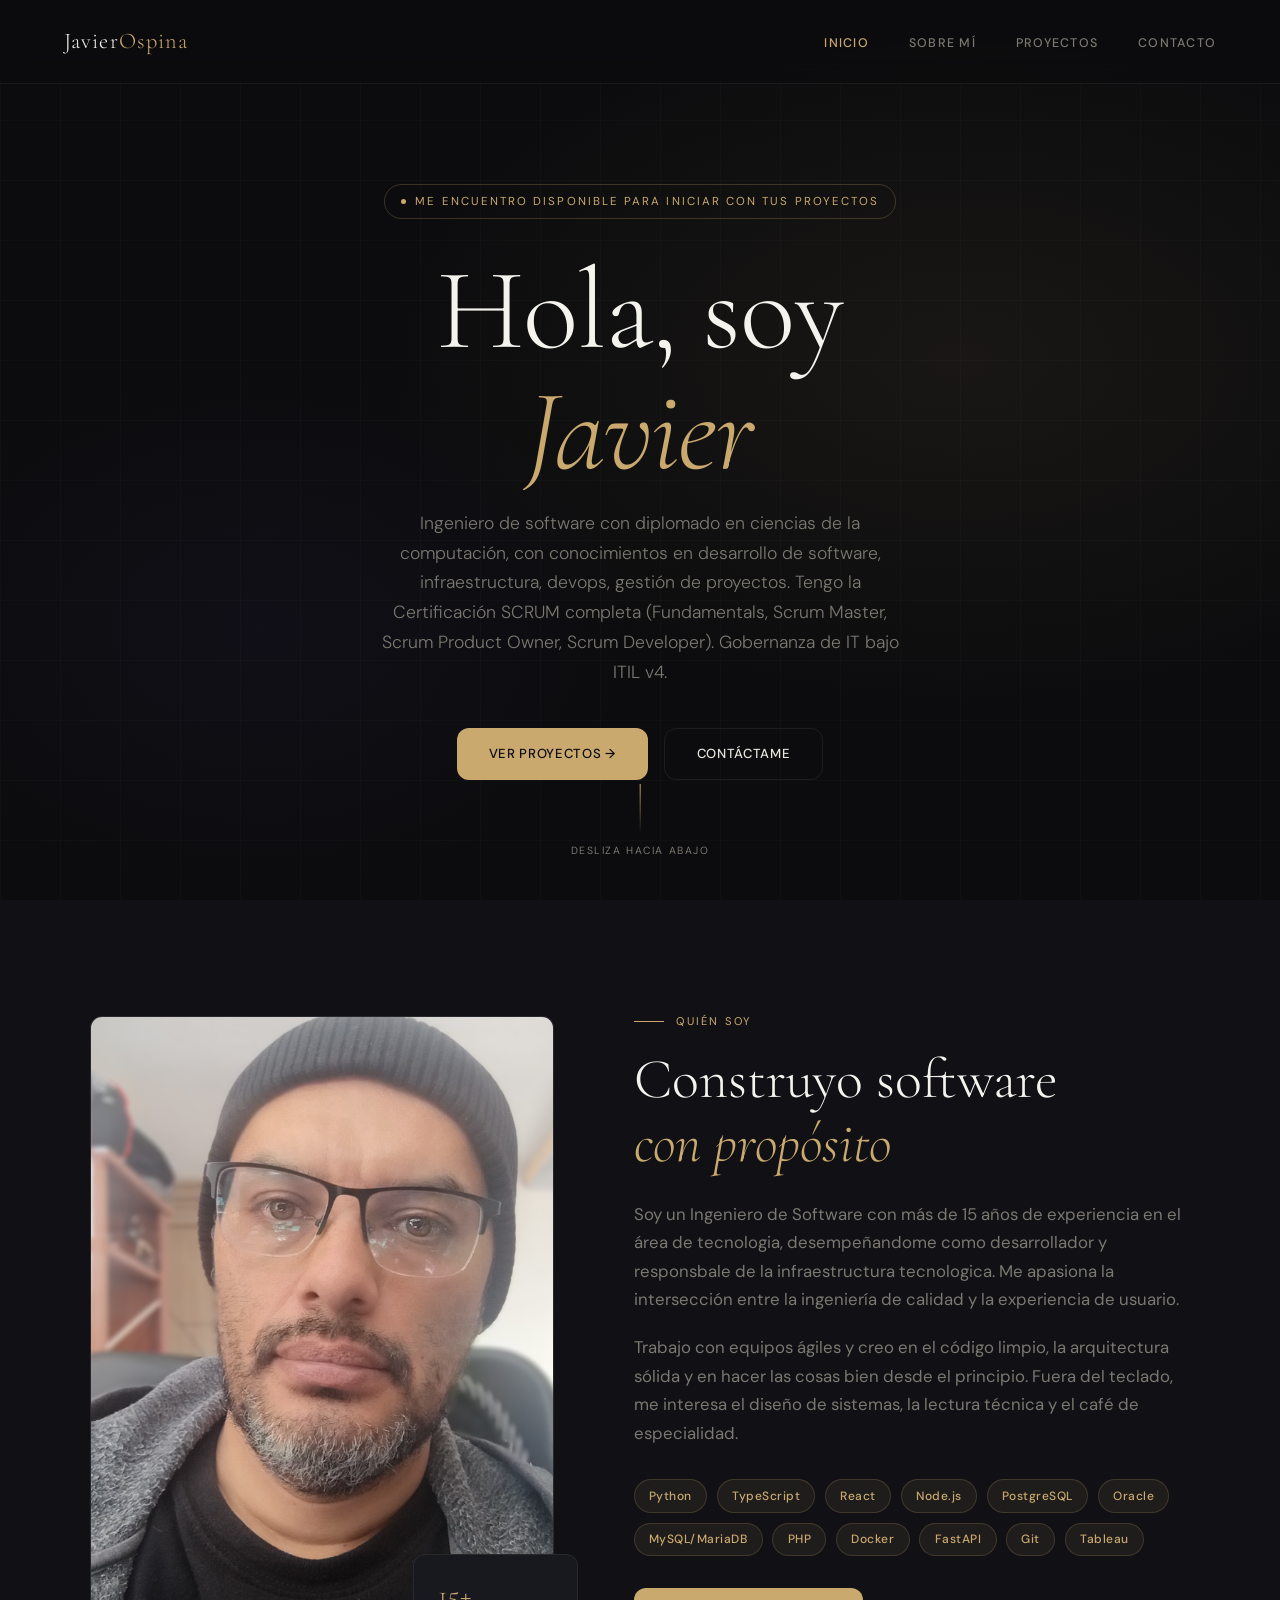
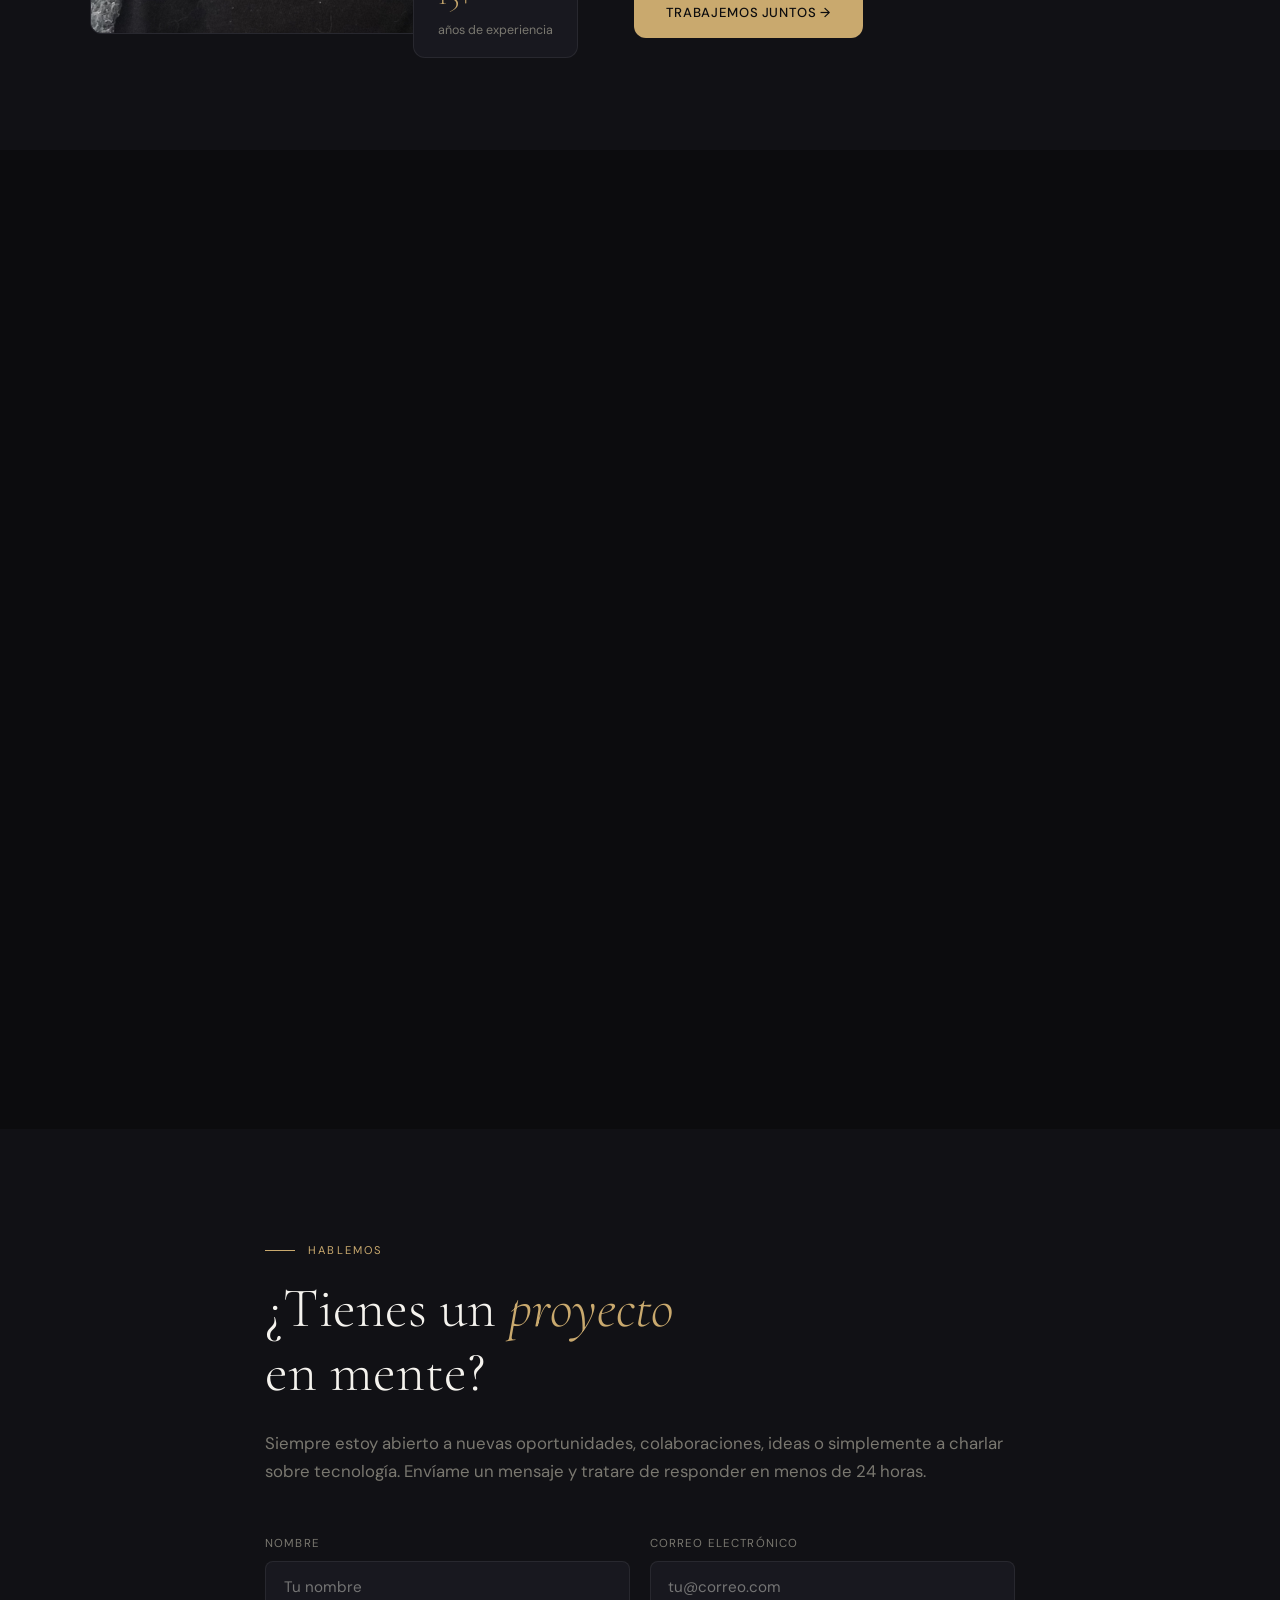
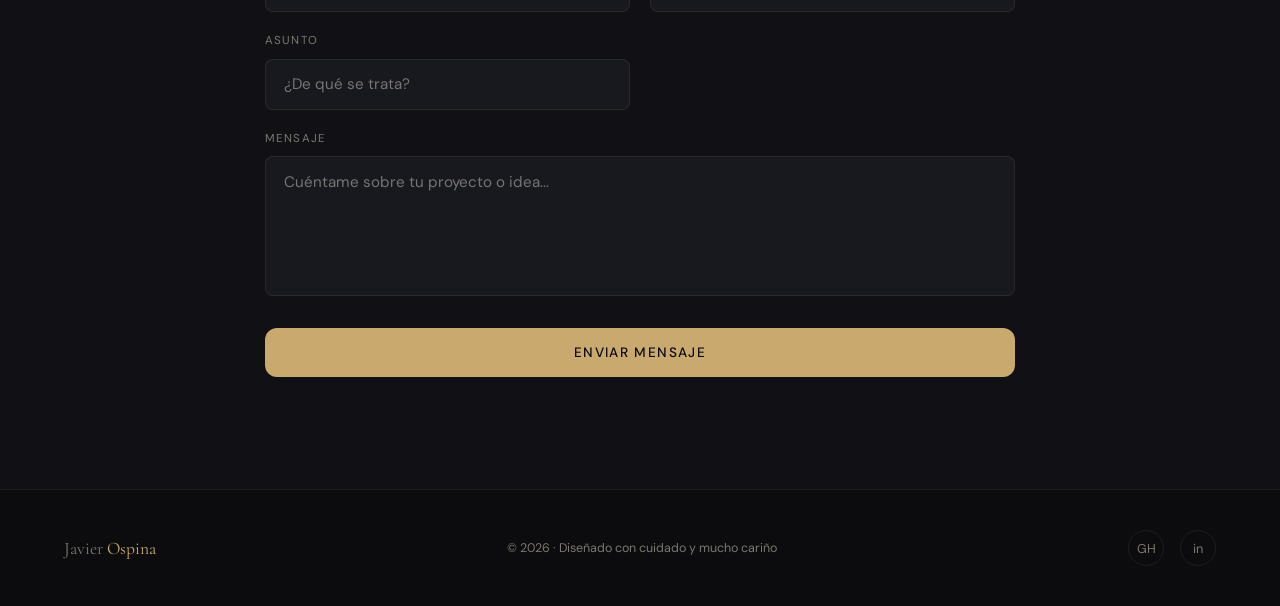
==== index.html @ b3076ac0 "Commit Inicial" ====
<!DOCTYPE html>
<html lang="es-CO">
  <head>
    <meta charset="UTF-8" />
    <meta name="viewport" content="width=device-width, initial-scale=1.0" />
    <title>Javier E. ospina M. · Ingeniero de Software</title>
    <link rel="preconnect" href="https://fonts.googleapis.com" />
    <link href="https://fonts.googleapis.com/css2?family=Cormorant+Garamond:ital,wght@0,300;0,400;0,600;1,300;1,400&family=DM+Sans:wght@300;400;500&display=swap" rel="stylesheet" />
    <link rel="stylesheet" href="css/css.css">
  </head> 
<body>
  <nav>
    <div class="nav-logo">Javier<span>Ospina</span></div>
    <ul class="nav-links">
      <li><a href="#inicio">Inicio</a></li>
      <li><a href="#sobre-mi">Sobre mí</a></li>
      <li><a href="#proyectos">Proyectos</a></li>
      <li><a href="#contacto">Contacto</a></li>
    </ul>
    <button class="nav-hamburger" id="hamburger" aria-label="Abrir menú">
      <span></span>
      <span></span>
      <span></span>
    </button>
  </nav>

  <section id="inicio">
    <div class="hero-bg"></div>
    <div class="hero-grid"></div>
    <div class="hero-content">
      <div class="hero-tag">Me encuentro disponible para iniciar con tus proyectos</div>
      <h1>Hola, soy<br><em>Javier</em></h1>
      <p class="hero-subtitle">Ingeniero de software con diplomado en ciencias de la computación, con conocimientos en desarrollo de software, infraestructura, devops, gestión de proyectos. Tengo la Certificación SCRUM completa (Fundamentals, Scrum Master, Scrum Product Owner, Scrum Developer). Gobernanza de IT bajo ITIL v4.</p>
      <div class="hero-ctas">
        <a href="#proyectos" class="btn btn-primary">Ver proyectos →</a>
        <a href="#contacto" class="btn btn-outline">Contáctame</a>
      </div>
    </div>
    <div class="hero-scroll">
      <div class="hero-scroll-line"></div>
      Desliza hacia abajo
    </div>
  </section>

  <section id="sobre-mi">
    <div class="about-grid">
      <div class="about-image-wrap reveal">
        <div class="about-avatar">
          <img src="images/foto_perfil.jpg" alt="Javier Ospina - Tu ingeniero de confianza" style="width:100%;height:100%;object-fit:cover"> 
        </div>
        <div class="about-badge">
          <strong>15+</strong>
          años de experiencia
        </div>
      </div>
      <div class="about-text">
        <div class="section-label reveal">Quién soy</div>
        <h2 class="reveal reveal-delay-1">Construyo software<br><em>con propósito</em></h2>
        <p class="reveal reveal-delay-2">
          Soy un Ingeniero de Software con más de 15 años de experiencia en el área de tecnologia, desempeñandome como desarrollador y responsbale de la infraestructura tecnologica. Me apasiona la intersección entre la ingeniería de calidad y la experiencia de usuario.
        </p>
        <p class="reveal reveal-delay-2">
          Trabajo con equipos ágiles y creo en el código limpio, la arquitectura sólida y en hacer las cosas bien desde el principio. Fuera del teclado, me interesa el diseño de sistemas, la lectura técnica y el café de especialidad.
        </p>

        <!-- ****** Tecnologias que domino ****** -->
        <div class="skills-tags reveal reveal-delay-3">
          <span class="skill-tag">Python</span>
          <span class="skill-tag">TypeScript</span>
          <span class="skill-tag">React</span>
          <span class="skill-tag">Node.js</span>
          <span class="skill-tag">PostgreSQL</span>
          <span class="skill-tag">Oracle</span>
          <span class="skill-tag">MySQL/MariaDB</span>
          <span class="skill-tag">PHP</span>
          <span class="skill-tag">Docker</span>
          <span class="skill-tag">FastAPI</span>
          <span class="skill-tag">Git</span>
          <span class="skill-tag">Tableau</span>
        </div>
        <a href="#contacto" class="btn btn-primary reveal reveal-delay-3">Trabajemos juntos →</a>
      </div>
    </div>
  </section>

  <section id="proyectos">
    <div class="projects-header">
      <div class="section-label reveal">Portafolio</div>
      <h2 class="reveal reveal-delay-1">Proyectos <em>recientes o en desarrollo</em></h2>
    </div>
    <div class="projects-grid">
      <div class="project-card reveal">
        <div class="project-num">01</div>
        <h3>Ticketin</h3>
        <p>Aplicación de ITSM básica desarrollada con python y fastAPI soportada por postgresSQL. Ofrece notificaciones por email, manejo de adjuntos a los tickets, manejo de ANS, multiples roles de usuario. Te permitira llevar una gestión clara y concisa de las incidencias y las solicitudes que se te presenten en tu empresa o pequeño negocio.</p>
        <div class="project-techs">
          <span class="project-tech">React</span>
          <span class="project-tech">Node.js</span>
          <span class="project-tech">PostgreSQL</span>
          <span class="project-tech">Python</span>
          <span class="project-tech">fastAPI</span>
        </div>
        <a href="#" class="project-link">Ver proyecto →</a>
      </div>

      <div class="project-card reveal reveal-delay-1">
        <div class="project-num">02</div>
        <h3>TEXTMANVidz</h3>
        <p>Una aplicación simple de reproducción multimedia hecha usando tKinter y Python, con conversion entre varios formatos de video. Incluye un modulo para la descarga de tus videos desde youtube o solo el audio en mp3 si lo prefieres..</p>
        <div class="project-techs">
          <span class="project-tech">Python</span>
          <span class="project-tech">tKinter</span>
        </div>
        <a href="#" class="project-link">Ver proyecto →</a>
      </div>

      <div class="project-card reveal reveal-delay-2">
        <div class="project-num">03</div>
        <h3>MyOwnMoney</h3>
        <p>Aplicación movil para android (proximamente disponible tambien para IOS) que te permitira llevar un registro detallado de tus finanzas mensuales. Sabras cuanto dinero te llega y cuanto gastas, discriminando por alimentación, entretenimiento, pago de servicios publicos, tarjetas de credito y mucho más generandote informes por periodos de tiempo, categorias de gastos o consumos individuales o totalizados por el grupo familiar.</p>
        <div class="project-techs">
          <span class="project-tech">Flutter/Dart</span>
          <span class="project-tech">Supabase</span>
          <span class="project-tech">MixPanel / Firebase Analytics</span>
        </div>
        <a href="#" class="project-link">Ver proyecto →</a>
      </div>

    </div>
  </section>

  <section id="contacto">
    <div class="contact-wrap">
      <div class="section-label reveal">Hablemos</div>
      <h2 class="reveal reveal-delay-1">¿Tienes un <em>proyecto</em><br>en mente?</h2>
      <p class="contact-intro reveal reveal-delay-2">
        Siempre estoy abierto a nuevas oportunidades, colaboraciones, ideas o simplemente a charlar sobre tecnología. Envíame un mensaje y tratare de responder en menos de 24 horas.
      </p>

      <form id="contact-form" class="reveal reveal-delay-2">
        <div class="form-grid">
          <div class="form-group">
            <label for="name">Nombre</label>
            <input type="text" id="name" name="name" placeholder="Tu nombre" required />
          </div>
          <div class="form-group">
            <label for="email">Correo electrónico</label>
            <input type="email" id="email" name="email" placeholder="tu@correo.com" required />
          </div>
          <div class="form-group">
            <label for="subject">Asunto</label>
            <input type="text" id="subject" name="subject" placeholder="¿De qué se trata?" />
          </div>
        <!--
          <div class="form-group">
            <label for="budget">Presupuesto estimado</label>
            <input type="text" id="budget" name="budget" placeholder="Ej: $5,000,000 – $10,000,000" />
          </div>
        -->
          <div class="form-group full">
            <label for="message">Mensaje</label>
            <textarea id="message" name="message" placeholder="Cuéntame sobre tu proyecto o idea..." required></textarea>
          </div>
          <div class="form-group full form-submit">
            <button type="submit" class="btn-submit" id="submit-btn">Enviar mensaje</button>
          </div>
        </div>
        <div class="form-message" id="form-msg"></div>
      </form>
    </div>
  </section>

  <footer>
    <div class="footer-logo">Javier<span> Ospina</span></div>
    <div class="footer-copy">© 2026 · Diseñado con cuidado y mucho cariño</div>
    <div class="social-links">
      <a href="#" class="social-link" title="GitHub">GH</a>
      <a href="http://www.linkedin.com/in/javier-o-bb9b3934" class="social-link" title="LinkedIn">in</a>
      <!-- <a href="#" class="social-link" title="Twitter/X">𝕏</a> -->
    </div>
  </footer>
  <script src="js/scripts.js"></script>
</body>
</html>
---- css/css.css ----
*, *::before, *::after { box-sizing: border-box; margin: 0; padding: 0; }

:root {
  --bg:        #0c0c0e;
  --bg2:       #111115;
  --surface:   #18181f;
  --border:    rgba(255,255,255,0.07);
  --text:      #e8e6df;
  --muted:     #7a7870;
  --accent:    #c9a96e;
  --accent2:   #e8c98a;
  --white:     #f5f3ee;
  --serif:     'Cormorant Garamond', Georgia, serif;
  --sans:      'DM Sans', sans-serif;
  --radius:    12px;
  --transition: 0.35s cubic-bezier(.4,0,.2,1);
}

html { scroll-behavior: smooth; }

body {
  background: var(--bg);
  color: var(--text);
  font-family: var(--sans);
  font-size: 16px;
  line-height: 1.7;
  overflow-x: hidden;
}

/* ── Scrollbar ── */
::-webkit-scrollbar { width: 4px; }
::-webkit-scrollbar-track { background: var(--bg); }
::-webkit-scrollbar-thumb { background: var(--accent); border-radius: 2px; }

/* ── NAV ── */
nav {
  position: fixed; top: 0; left: 0; right: 0; z-index: 100;
  display: flex; align-items: center; justify-content: space-between;
  padding: 1.4rem 4rem;
  backdrop-filter: blur(14px);
  background: rgba(12,12,14,0.7);
  border-bottom: 1px solid var(--border);
  transition: var(--transition);
}
.nav-logo {
  font-family: var(--serif);
  font-size: 1.4rem; font-weight: 300; letter-spacing: 0.05em;
  color: var(--white);
}
.nav-logo span { color: var(--accent); }
.nav-links { display: flex; gap: 2.5rem; list-style: none; }
.nav-links a {
  font-size: 0.78rem; font-weight: 500; letter-spacing: 0.1em;
  text-transform: uppercase; color: var(--muted);
  text-decoration: none; transition: color var(--transition);
  position: relative;
}
.nav-links a::after {
  content:''; position: absolute; bottom:-3px; left:0; right:0; height:1px;
  background: var(--accent); transform: scaleX(0); transform-origin: left;
  transition: transform var(--transition);
}
.nav-links a:hover { color: var(--accent); }
.nav-links a:hover::after { transform: scaleX(1); }

/* ── HERO ── */
#inicio {
  min-height: 100vh;
  display: grid; place-items: center;
  padding: 8rem 4rem 4rem;
  position: relative; overflow: hidden;
}
.hero-bg {
  position: absolute; inset: 0; z-index: 0;
  background:
    radial-gradient(ellipse 70% 60% at 75% 40%, rgba(201,169,110,0.07) 0%, transparent 65%),
    radial-gradient(ellipse 50% 50% at 20% 70%, rgba(100,80,200,0.05) 0%, transparent 60%);
}
.hero-grid {
  position: absolute; inset: 0; z-index: 0;
  background-image:
    linear-gradient(rgba(255,255,255,0.015) 1px, transparent 1px),
    linear-gradient(90deg, rgba(255,255,255,0.015) 1px, transparent 1px);
  background-size: 60px 60px;
}
.hero-content {
  position: relative; z-index: 1;
  max-width: 900px; text-align: center;
}
.hero-tag {
  display: inline-flex; align-items: center; gap: 0.6rem;
  font-size: 0.72rem; letter-spacing: 0.18em; text-transform: uppercase;
  color: var(--accent); margin-bottom: 2rem;
  border: 1px solid rgba(201,169,110,0.25);
  padding: 0.4rem 1rem; border-radius: 100px;
}
.hero-tag::before { content:''; width:5px; height:5px; border-radius:50%; background:var(--accent); animation: blink 2s infinite; }
@keyframes blink { 0%,100%{opacity:1} 50%{opacity:0.2} }

h1 {
  font-family: var(--serif);
  font-size: clamp(3.5rem, 9vw, 7.5rem);
  font-weight: 300; line-height: 1.05;
  color: var(--white); letter-spacing: -0.01em;
  margin-bottom: 1rem;
}
h1 em { font-style: italic; color: var(--accent); }

.hero-subtitle {
  font-size: 1.1rem; color: var(--muted); font-weight: 300;
  max-width: 520px; margin: 0 auto 2.5rem;
}
.hero-ctas { display: flex; gap: 1rem; justify-content: center; flex-wrap: wrap; }

.btn {
  display: inline-flex; align-items: center; gap: 0.5rem;
  padding: 0.85rem 2rem; border-radius: var(--radius);
  font-family: var(--sans); font-size: 0.82rem;
  font-weight: 500; letter-spacing: 0.05em; text-transform: uppercase;
  text-decoration: none; cursor: pointer;
  transition: all var(--transition); border: none;
}
.btn-primary {
  background: var(--accent); color: var(--bg);
}
.btn-primary:hover { background: var(--accent2); transform: translateY(-2px); box-shadow: 0 12px 30px rgba(201,169,110,0.3); }
.btn-outline {
  background: transparent; color: var(--text);
  border: 1px solid var(--border);
}
.btn-outline:hover { border-color: var(--accent); color: var(--accent); transform: translateY(-2px); }

.hero-scroll {
  position: absolute; bottom: 2.5rem; left: 50%; transform: translateX(-50%);
  display: flex; flex-direction: column; align-items: center; gap: 0.5rem;
  font-size: 0.65rem; letter-spacing: 0.15em; text-transform: uppercase;
  color: var(--muted);
}
.hero-scroll-line {
  width: 1px; height: 50px;
  background: linear-gradient(to bottom, var(--accent), transparent);
  animation: scrollDown 1.8s ease-in-out infinite;
}
@keyframes scrollDown { 0%{transform:scaleY(0);transform-origin:top} 50%{transform:scaleY(1);transform-origin:top} 51%{transform:scaleY(1);transform-origin:bottom} 100%{transform:scaleY(0);transform-origin:bottom} }

/* ── SECTIONS COMMON ── */
section { padding: 7rem 4rem; }
.section-label {
  font-size: 0.7rem; letter-spacing: 0.2em; text-transform: uppercase;
  color: var(--accent); margin-bottom: 1rem;
  display: flex; align-items: center; gap: 0.8rem;
}
.section-label::before { content:''; flex: 0 0 30px; height:1px; background:var(--accent); }
h2 {
  font-family: var(--serif); font-size: clamp(2.2rem, 5vw, 3.5rem);
  font-weight: 300; color: var(--white); line-height: 1.15;
  margin-bottom: 1.5rem;
}
h2 em { font-style: italic; color: var(--accent); }

/* ── ABOUT ── */
#sobre-mi { background: var(--bg2); }
.about-grid {
  display: grid; grid-template-columns: 1fr 1.2fr; gap: 5rem;
  max-width: 1100px; margin: 0 auto; align-items: center;
}
.about-image-wrap {
  position: relative;
}
.about-avatar {
  width: 100%; aspect-ratio: 3/4; border-radius: var(--radius);
  background: var(--surface);
  display: flex; align-items: center; justify-content: center;
  overflow: hidden;
  border: 1px solid var(--border);
}
.avatar-placeholder {
  font-family: var(--serif); font-size: 6rem; color: var(--accent);
  opacity: 0.4; user-select: none;
}
.about-badge {
  position: absolute; bottom: -1.5rem; right: -1.5rem;
  background: var(--surface); border: 1px solid var(--border);
  border-radius: var(--radius); padding: 1rem 1.5rem;
  font-size: 0.78rem; color: var(--muted);
}
.about-badge strong { display: block; font-family: var(--serif); font-size: 1.8rem; color: var(--accent); font-weight: 300; }

.about-text p { color: var(--muted); margin-bottom: 1.2rem; font-size: 1.05rem; }
.about-text p:last-of-type { margin-bottom: 2rem; }
.skills-tags { display: flex; flex-wrap: wrap; gap: 0.6rem; margin-bottom: 2rem; }
.skill-tag {
  padding: 0.35rem 0.9rem; border-radius: 100px;
  font-size: 0.75rem; font-weight: 500; letter-spacing: 0.04em;
  background: rgba(201,169,110,0.08); color: var(--accent);
  border: 1px solid rgba(201,169,110,0.2);
}

/* ── PROYECTOS ── */
#proyectos { background: var(--bg); }
.projects-header { max-width: 1100px; margin: 0 auto 3.5rem; }
.projects-grid {
  max-width: 1100px; margin: 0 auto;
  display: grid; grid-template-columns: repeat(auto-fill, minmax(320px, 1fr)); gap: 1.5rem;
}
.project-card {
  background: var(--surface);
  border: 1px solid var(--border); border-radius: var(--radius);
  padding: 2rem; position: relative; overflow: hidden;
  transition: border-color var(--transition), transform var(--transition);
  cursor: default;
}
.project-card::before {
  content:''; position:absolute; inset:0;
  background: radial-gradient(ellipse at top right, rgba(201,169,110,0.06), transparent 60%);
  opacity:0; transition: opacity var(--transition);
}
.project-card:hover { border-color: rgba(201,169,110,0.3); transform: translateY(-4px); }
.project-card:hover::before { opacity:1; }
.project-num {
  font-family: var(--serif); font-size: 0.9rem; color: var(--accent);
  opacity: 0.5; margin-bottom: 1.5rem;
}
.project-card h3 {
  font-family: var(--serif); font-size: 1.5rem; font-weight: 400;
  color: var(--white); margin-bottom: 0.8rem;
}
.project-card p { font-size: 0.9rem; color: var(--muted); margin-bottom: 1.5rem; }
.project-techs { display: flex; flex-wrap: wrap; gap: 0.5rem; margin-bottom: 1.5rem; }
.project-tech {
  font-size: 0.7rem; padding: 0.2rem 0.7rem; border-radius: 100px;
  background: rgba(255,255,255,0.04); color: var(--muted);
  border: 1px solid var(--border);
}
.project-link {
  font-size: 0.75rem; letter-spacing: 0.1em; text-transform: uppercase;
  color: var(--accent); text-decoration: none;
  display: inline-flex; align-items: center; gap: 0.4rem;
  transition: gap var(--transition);
}
.project-link:hover { gap: 0.7rem; }

/* ── CONTACTO ── */
#contacto { background: var(--bg2); }
.contact-wrap {
  max-width: 750px; margin: 0 auto;
}
.contact-intro { color: var(--muted); margin-bottom: 3rem; font-size: 1.05rem; }

.form-grid { display: grid; grid-template-columns: 1fr 1fr; gap: 1.2rem; }
.form-group { display: flex; flex-direction: column; gap: 0.5rem; }
.form-group.full { grid-column: 1 / -1; }
label { font-size: 0.72rem; letter-spacing: 0.1em; text-transform: uppercase; color: var(--muted); }
input, textarea, select {
  background: var(--surface); border: 1px solid var(--border);
  border-radius: 8px; padding: 0.9rem 1.1rem;
  color: var(--text); font-family: var(--sans); font-size: 0.95rem;
  outline: none; transition: border-color var(--transition), box-shadow var(--transition);
  resize: none;
}
input:focus, textarea:focus {
  border-color: rgba(201,169,110,0.5);
  box-shadow: 0 0 0 3px rgba(201,169,110,0.08);
}
textarea { min-height: 140px; }
.form-submit { margin-top: 0.8rem; }
.btn-submit {
  width: 100%; padding: 1rem; font-size: 0.85rem; letter-spacing: 0.1em;
  text-transform: uppercase; background: var(--accent); color: var(--bg);
  border: none; border-radius: var(--radius); font-weight: 500;
  cursor: pointer; transition: all var(--transition); font-family: var(--sans);
}
.btn-submit:hover { background: var(--accent2); transform: translateY(-2px); box-shadow: 0 10px 30px rgba(201,169,110,0.25); }
.btn-submit:disabled { opacity: 0.5; cursor: not-allowed; transform: none; }
.form-message {
  margin-top: 1rem; padding: 1rem 1.2rem;
  border-radius: 8px; font-size: 0.9rem; display: none;
}
.form-message.success { background: rgba(100,200,120,0.1); border: 1px solid rgba(100,200,120,0.3); color: #7de89a; }
.form-message.error   { background: rgba(220,80,80,0.1);  border: 1px solid rgba(220,80,80,0.3);  color: #f08080; }

/* ── FOOTER ── */
footer {
  padding: 2.5rem 4rem;
  border-top: 1px solid var(--border);
  display: flex; align-items: center; justify-content: space-between; flex-wrap: wrap; gap: 1rem;
}
.footer-logo { font-family: var(--serif); font-size: 1.1rem; color: var(--muted); }
.footer-logo span { color: var(--accent); }
.footer-copy { font-size: 0.78rem; color: var(--muted); }
.social-links { display: flex; gap: 1rem; }
.social-link {
  width: 36px; height: 36px; border-radius: 50%;
  border: 1px solid var(--border); display: grid; place-items: center;
  color: var(--muted); text-decoration: none; font-size: 0.8rem;
  transition: all var(--transition);
}
.social-link:hover { border-color: var(--accent); color: var(--accent); transform: translateY(-2px); }

/* ── ANIMACIONES ── */
.reveal { opacity: 0; transform: translateY(28px); transition: opacity 0.6s ease, transform 0.6s ease; }
.reveal.visible { opacity: 1; transform: none; }
.reveal-delay-1 { transition-delay: 0.1s; }
.reveal-delay-2 { transition-delay: 0.2s; }
.reveal-delay-3 { transition-delay: 0.3s; }

/* ── DISEÑO RESPONSIVO ── */
@media (max-width: 768px) {
  nav { padding: 1.2rem 1.5rem; }
  .nav-links { gap: 1.5rem; }
  section { padding: 5rem 1.5rem; }
  #inicio { padding: 8rem 1.5rem 5rem; }
  .about-grid { grid-template-columns: 1fr; gap: 3rem; }
  .about-badge { right: 1rem; }
  .form-grid { grid-template-columns: 1fr; }
  footer { flex-direction: column; align-items: flex-start; padding: 2rem 1.5rem; }
}
@media (max-width: 480px) {
  .nav-links { display: none; }
}

/* ── HAMBURGUESA ── */
.nav-hamburger {
  display: none;
  flex-direction: column;
  justify-content: center;
  gap: 5px;
  background: none;
  border: none;
  cursor: pointer;
  padding: 0.4rem;
  z-index: 200;
}
.nav-hamburger span {
  display: block;
  width: 24px;
  height: 1.5px;
  background: var(--text);
  border-radius: 2px;
  transition: all var(--transition);
}

/* Animación al abrir */
.nav-hamburger.open span:nth-child(1) { transform: translateY(6.5px) rotate(45deg); }
.nav-hamburger.open span:nth-child(2) { opacity: 0; transform: scaleX(0); }
.nav-hamburger.open span:nth-child(3) { transform: translateY(-6.5px) rotate(-45deg); }

@media (max-width: 480px) {
  .nav-hamburger { display: flex; }

  .nav-links {
    display: flex;
    flex-direction: column;
    align-items: center;
    justify-content: center;
    gap: 2rem;
    position: fixed;
    inset: 0;
    background: rgba(12,12,14,0.97);
    backdrop-filter: blur(16px);
    opacity: 0;
    pointer-events: none;
    transition: opacity var(--transition);
    z-index: 150;
  }
  .nav-links.open {
    opacity: 1;
    pointer-events: all;
  }
  .nav-links a {
    font-size: 1.1rem;
    letter-spacing: 0.15em;
  }
}
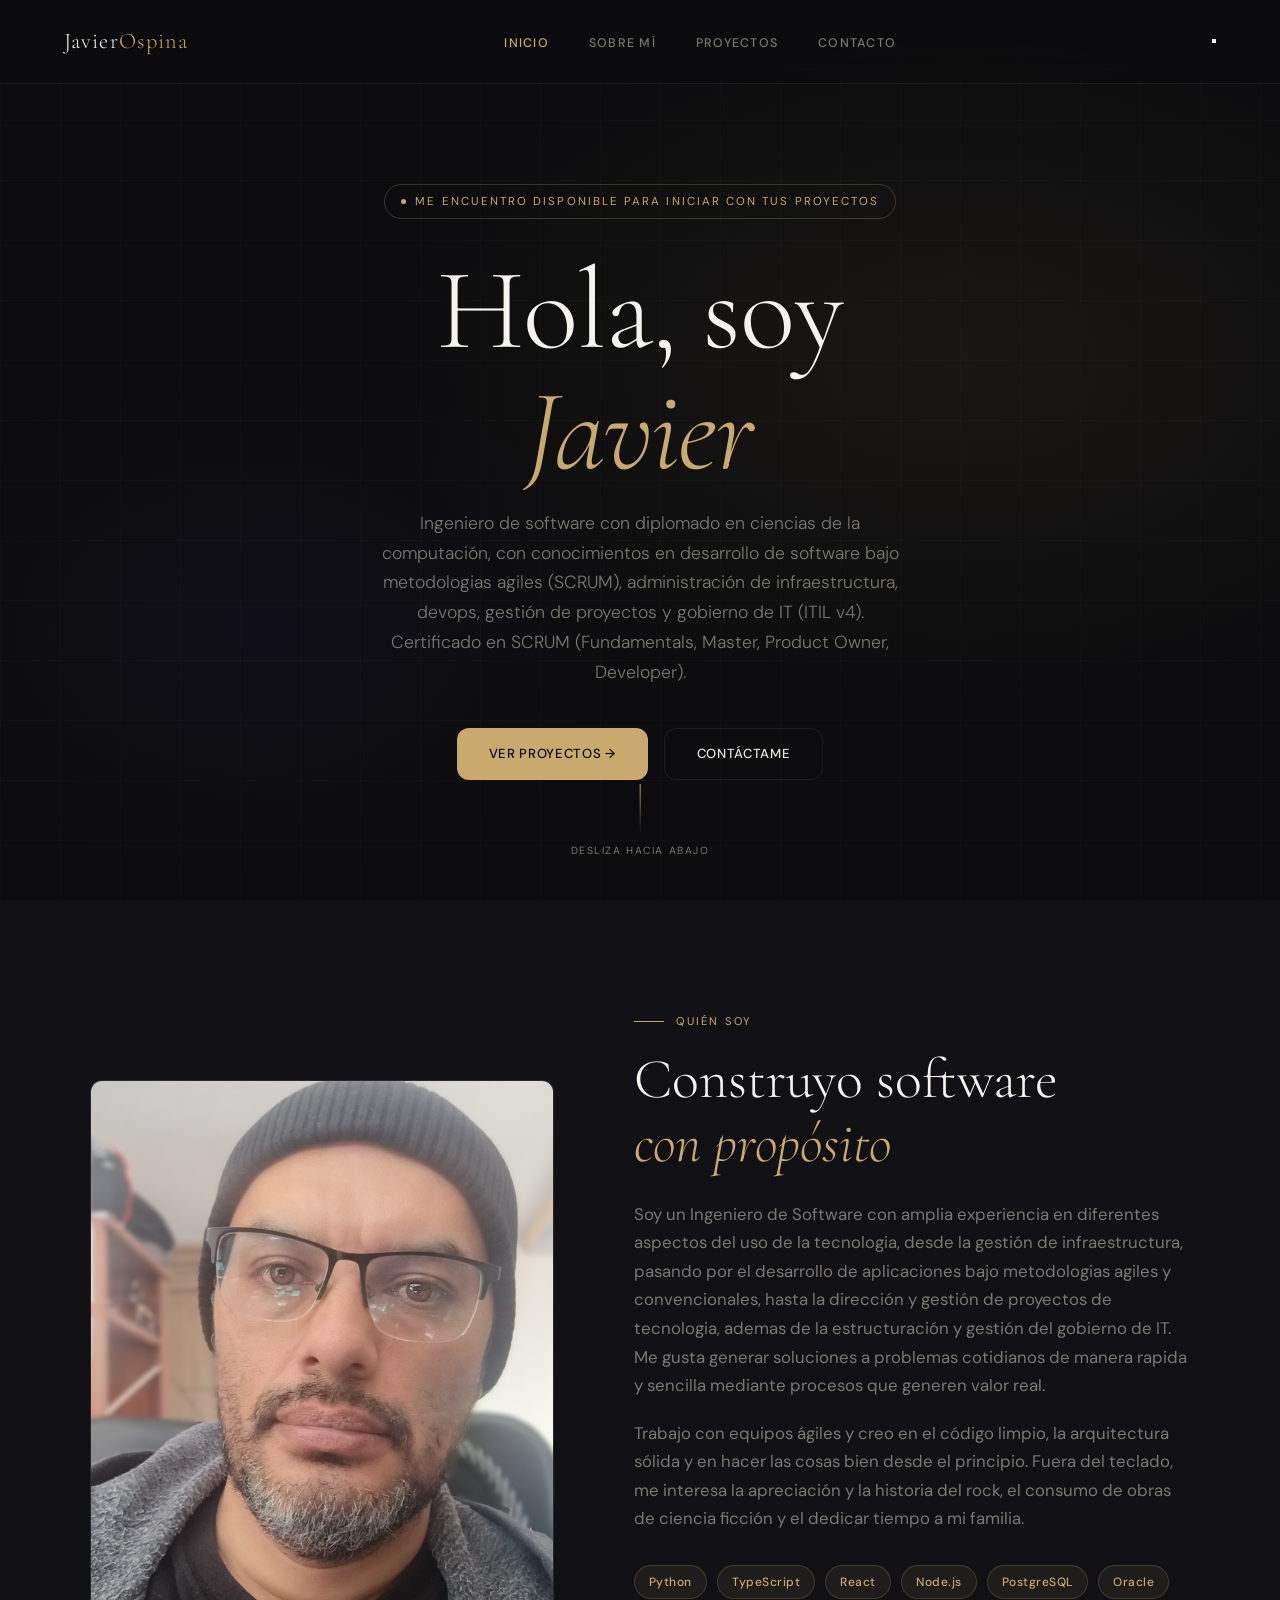
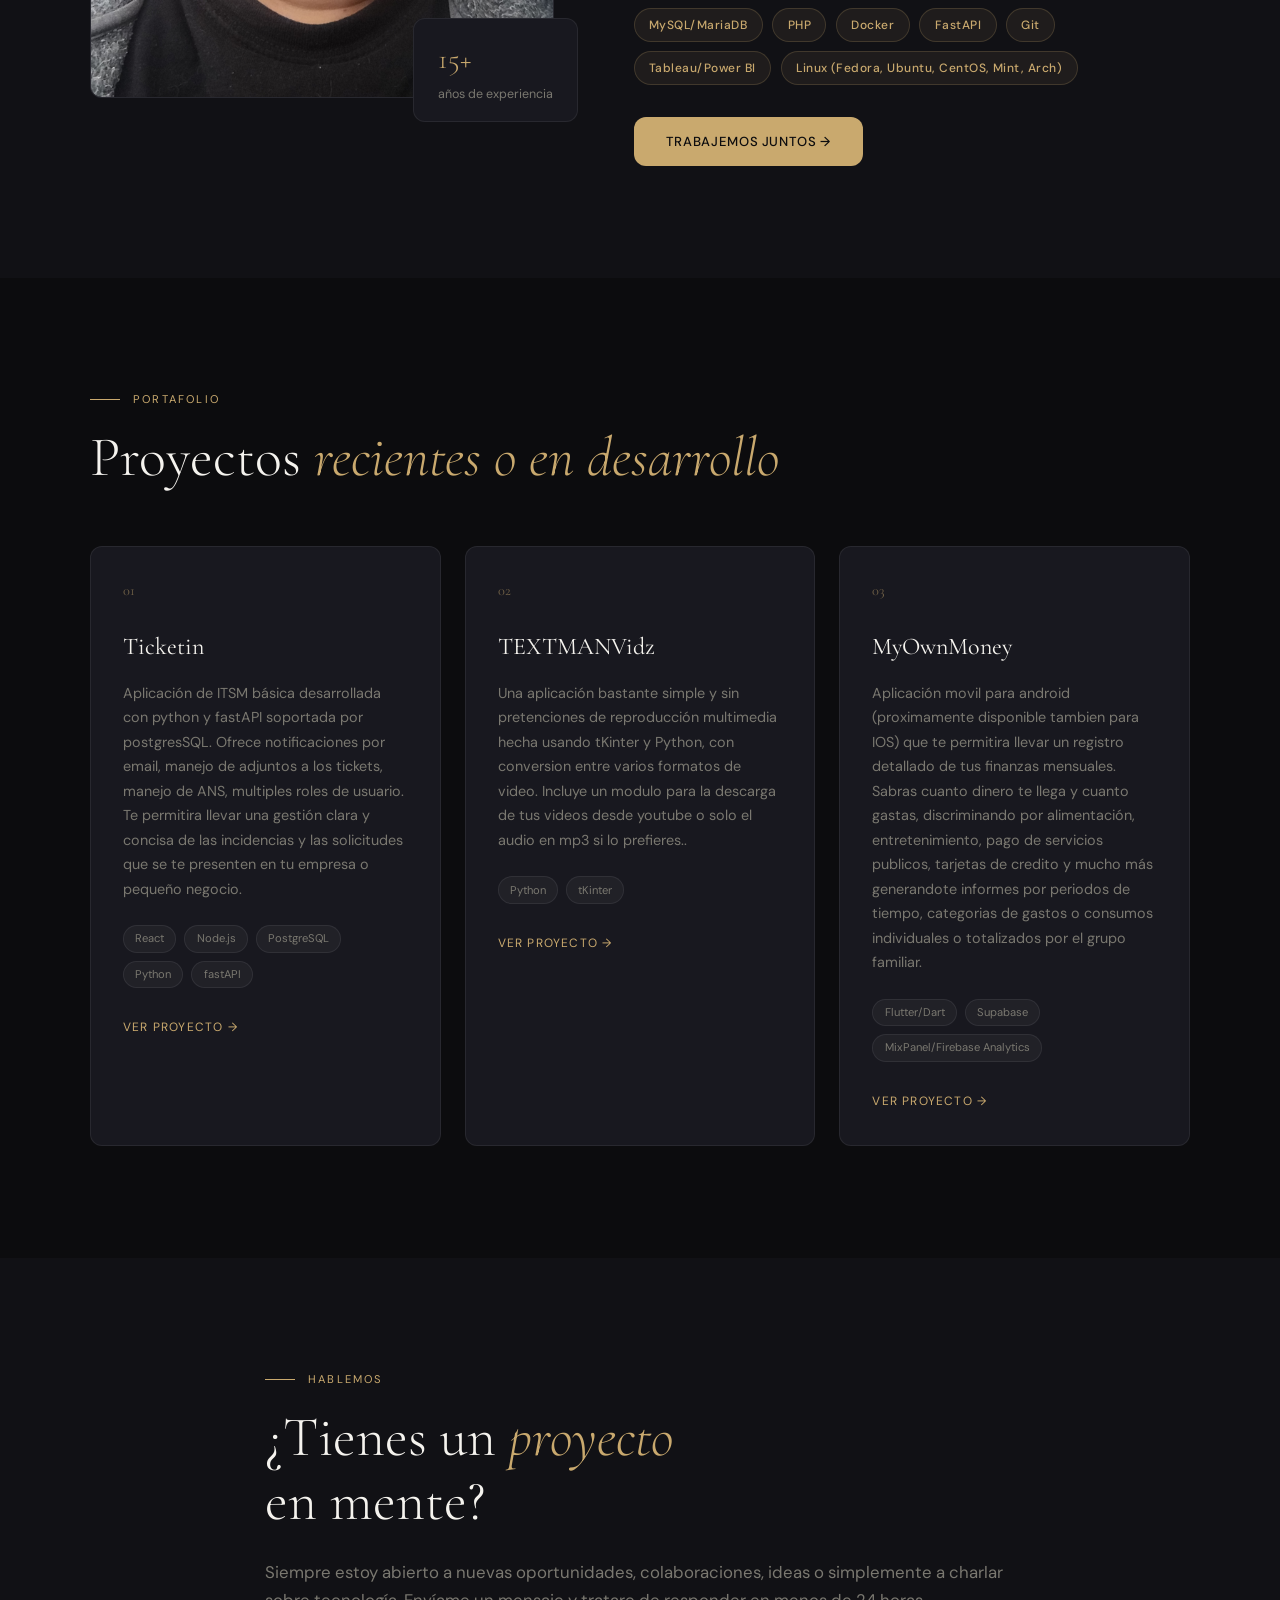
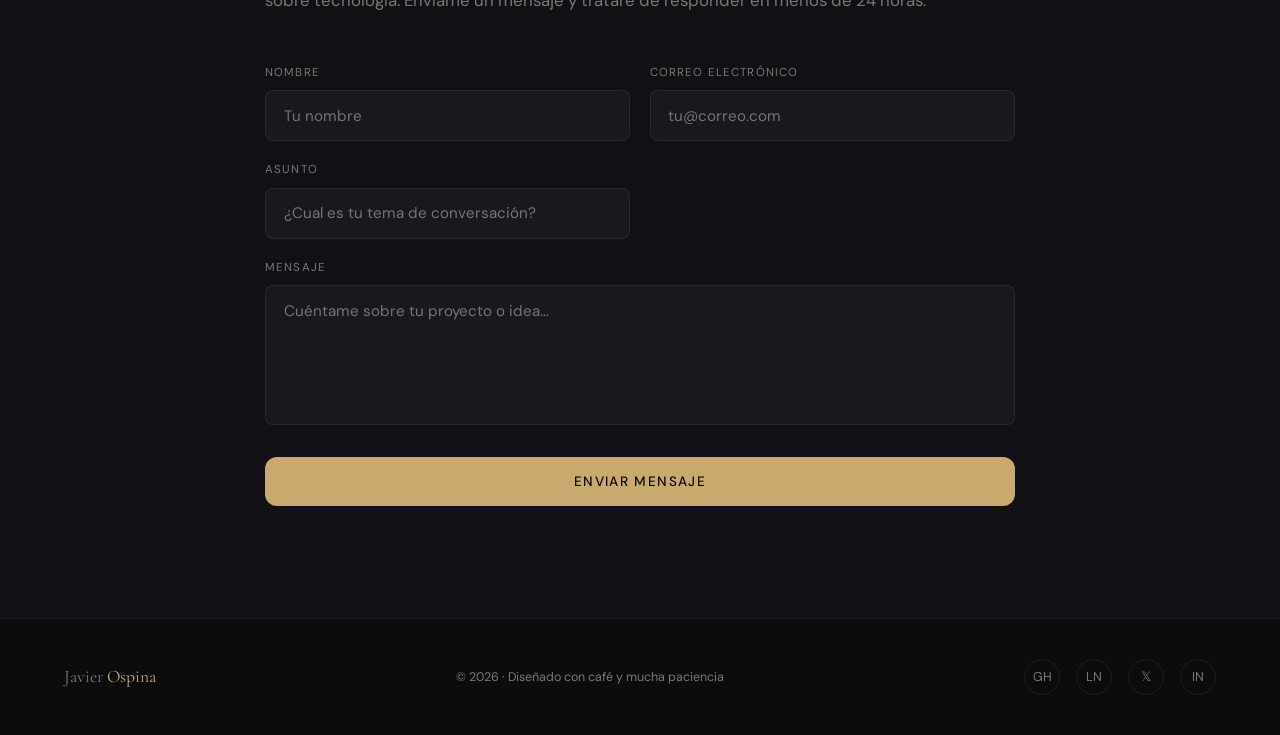
==== commit ac3c69ee: "corrección de texto y nombres de variables. Bug de enlaces a proyectos corregido." ====
--- a/index.html
+++ b/index.html
@@ -3,7 +3,7 @@
   <head>
     <meta charset="UTF-8" />
     <meta name="viewport" content="width=device-width, initial-scale=1.0" />
-    <title>Javier E. ospina M. · Ingeniero de Software</title>
+    <title>Javier E. Ospina M. · Ingeniero de Software</title>
     <link rel="preconnect" href="https://fonts.googleapis.com" />
     <link href="https://fonts.googleapis.com/css2?family=Cormorant+Garamond:ital,wght@0,300;0,400;0,600;1,300;1,400&family=DM+Sans:wght@300;400;500&display=swap" rel="stylesheet" />
     <link rel="stylesheet" href="css/css.css">
@@ -11,13 +11,13 @@
 <body>
   <nav>
     <div class="nav-logo">Javier<span>Ospina</span></div>
-    <ul class="nav-links">
+    <ul class="nav-enlaces">
       <li><a href="#inicio">Inicio</a></li>
       <li><a href="#sobre-mi">Sobre mí</a></li>
       <li><a href="#proyectos">Proyectos</a></li>
       <li><a href="#contacto">Contacto</a></li>
     </ul>
-    <button class="nav-hamburger" id="hamburger" aria-label="Abrir menú">
+    <button class="nav-hamburguesa" id="hamburguesa" aria-label="Abrir menú">
       <span></span>
       <span></span>
       <span></span>
@@ -30,7 +30,7 @@
     <div class="hero-content">
       <div class="hero-tag">Me encuentro disponible para iniciar con tus proyectos</div>
       <h1>Hola, soy<br><em>Javier</em></h1>
-      <p class="hero-subtitle">Ingeniero de software con diplomado en ciencias de la computación, con conocimientos en desarrollo de software, infraestructura, devops, gestión de proyectos. Tengo la Certificación SCRUM completa (Fundamentals, Scrum Master, Scrum Product Owner, Scrum Developer). Gobernanza de IT bajo ITIL v4.</p>
+      <p class="hero-subtitle">Ingeniero de software con diplomado en ciencias de la computación, con conocimientos en desarrollo de software bajo metodologias agiles (SCRUM), administración de infraestructura, devops, gestión de proyectos y gobierno de IT (ITIL v4). Certificado en SCRUM (Fundamentals, Master, Product Owner, Developer).</p>
       <div class="hero-ctas">
         <a href="#proyectos" class="btn btn-primary">Ver proyectos →</a>
         <a href="#contacto" class="btn btn-outline">Contáctame</a>
@@ -42,28 +42,28 @@
     </div>
   </section>
 
-  <section id="sobre-mi">
-    <div class="about-grid">
-      <div class="about-image-wrap reveal">
-        <div class="about-avatar">
-          <img src="images/foto_perfil.jpg" alt="Javier Ospina - Tu ingeniero de confianza" style="width:100%;height:100%;object-fit:cover"> 
+  <section id="acerca-de">
+    <div class="acercade-grid">
+      <div class="acercade-image-wrap reveal">
+        <div class="acercade-foto">
+          <img src="imagenes/foto_perfil.jpg" alt="Javier Ospina - Tu ingeniero de confianza" style="width:100%;height:100%;object-fit:cover"> 
         </div>
-        <div class="about-badge">
+        <div class="acercade-exp">
           <strong>15+</strong>
           años de experiencia
         </div>
       </div>
-      <div class="about-text">
+      <div class="acercade-texto">
         <div class="section-label reveal">Quién soy</div>
         <h2 class="reveal reveal-delay-1">Construyo software<br><em>con propósito</em></h2>
         <p class="reveal reveal-delay-2">
-          Soy un Ingeniero de Software con más de 15 años de experiencia en el área de tecnologia, desempeñandome como desarrollador y responsbale de la infraestructura tecnologica. Me apasiona la intersección entre la ingeniería de calidad y la experiencia de usuario.
+          Soy un Ingeniero de Software con amplia experiencia en diferentes aspectos del uso de la tecnologia, desde la gestión de infraestructura, pasando por el desarrollo de aplicaciones bajo metodologias agiles y convencionales, hasta la dirección y gestión de proyectos de tecnologia, ademas de la estructuración y gestión del gobierno de IT. Me gusta generar soluciones a problemas cotidianos de manera rapida y sencilla mediante procesos que generen valor real. 
         </p>
         <p class="reveal reveal-delay-2">
-          Trabajo con equipos ágiles y creo en el código limpio, la arquitectura sólida y en hacer las cosas bien desde el principio. Fuera del teclado, me interesa el diseño de sistemas, la lectura técnica y el café de especialidad.
+          Trabajo con equipos ágiles y creo en el código limpio, la arquitectura sólida y en hacer las cosas bien desde el principio. Fuera del teclado, me interesa la apreciación y la historia del rock, el consumo de obras de ciencia ficción y el dedicar tiempo a mi familia.
         </p>
 
-        <!-- ****** Tecnologias que domino ****** -->
+        <!-- ****** Tecnologias que uso ****** -->
         <div class="skills-tags reveal reveal-delay-3">
           <span class="skill-tag">Python</span>
           <span class="skill-tag">TypeScript</span>
@@ -76,7 +76,8 @@
           <span class="skill-tag">Docker</span>
           <span class="skill-tag">FastAPI</span>
           <span class="skill-tag">Git</span>
-          <span class="skill-tag">Tableau</span>
+          <span class="skill-tag">Tableau/Power BI</span>
+          <span class="skill-tag">Linux (Fedora, Ubuntu, CentOS, Mint, Arch)</span>
         </div>
         <a href="#contacto" class="btn btn-primary reveal reveal-delay-3">Trabajemos juntos →</a>
       </div>
@@ -84,99 +85,100 @@
   </section>
 
   <section id="proyectos">
-    <div class="projects-header">
+    <div class="proyectos-encabezado">
       <div class="section-label reveal">Portafolio</div>
       <h2 class="reveal reveal-delay-1">Proyectos <em>recientes o en desarrollo</em></h2>
     </div>
-    <div class="projects-grid">
-      <div class="project-card reveal">
-        <div class="project-num">01</div>
+    <div class="proyectos-grid">
+      <div class="tarjeta-proyecto reveal">
+        <div class="proyecto-num">01</div>
         <h3>Ticketin</h3>
         <p>Aplicación de ITSM básica desarrollada con python y fastAPI soportada por postgresSQL. Ofrece notificaciones por email, manejo de adjuntos a los tickets, manejo de ANS, multiples roles de usuario. Te permitira llevar una gestión clara y concisa de las incidencias y las solicitudes que se te presenten en tu empresa o pequeño negocio.</p>
-        <div class="project-techs">
-          <span class="project-tech">React</span>
-          <span class="project-tech">Node.js</span>
-          <span class="project-tech">PostgreSQL</span>
-          <span class="project-tech">Python</span>
-          <span class="project-tech">fastAPI</span>
+        <div class="proyectos-techs">
+          <span class="proyecto-tech">React</span>
+          <span class="proyecto-tech">Node.js</span>
+          <span class="proyecto-tech">PostgreSQL</span>
+          <span class="proyecto-tech">Python</span>
+          <span class="proyecto-tech">fastAPI</span>
         </div>
-        <a href="#" class="project-link">Ver proyecto →</a>
+        <a href="wireframes/ticketin/wireframe.html" class="proyecto-enlace" target = "_blank">Ver proyecto →</a>
       </div>
 
-      <div class="project-card reveal reveal-delay-1">
-        <div class="project-num">02</div>
+      <div class="tarjeta-proyecto reveal reveal-delay-1">
+        <div class="proyecto-num">02</div>
         <h3>TEXTMANVidz</h3>
-        <p>Una aplicación simple de reproducción multimedia hecha usando tKinter y Python, con conversion entre varios formatos de video. Incluye un modulo para la descarga de tus videos desde youtube o solo el audio en mp3 si lo prefieres..</p>
-        <div class="project-techs">
-          <span class="project-tech">Python</span>
-          <span class="project-tech">tKinter</span>
+        <p>Una aplicación bastante simple y sin pretenciones de reproducción multimedia hecha usando tKinter y Python, con conversion entre varios formatos de video. Incluye un modulo para la descarga de tus videos desde youtube o solo el audio en mp3 si lo prefieres..</p>
+        <div class="proyectos-techs">
+          <span class="proyecto-tech">Python</span>
+          <span class="proyecto-tech">tKinter</span>
         </div>
-        <a href="#" class="project-link">Ver proyecto →</a>
+        <a href="wireframes/textmanvidz/demostración.html" class="proyecto-enlace" target = "_blank">Ver proyecto →</a>
       </div>
 
-      <div class="project-card reveal reveal-delay-2">
-        <div class="project-num">03</div>
+      <div class="tarjeta-proyecto reveal reveal-delay-2">
+        <div class="proyecto-num">03</div>
         <h3>MyOwnMoney</h3>
         <p>Aplicación movil para android (proximamente disponible tambien para IOS) que te permitira llevar un registro detallado de tus finanzas mensuales. Sabras cuanto dinero te llega y cuanto gastas, discriminando por alimentación, entretenimiento, pago de servicios publicos, tarjetas de credito y mucho más generandote informes por periodos de tiempo, categorias de gastos o consumos individuales o totalizados por el grupo familiar.</p>
-        <div class="project-techs">
-          <span class="project-tech">Flutter/Dart</span>
-          <span class="project-tech">Supabase</span>
-          <span class="project-tech">MixPanel / Firebase Analytics</span>
+        <div class="proyectos-techs">
+          <span class="proyecto-tech">Flutter/Dart</span>
+          <span class="proyecto-tech">Supabase</span>
+          <span class="proyecto-tech">MixPanel/Firebase Analytics</span>
         </div>
-        <a href="#" class="project-link">Ver proyecto →</a>
+        <a href="wireframes/miownmoney/wireframe_v3.html" class="proyecto-enlace" target = "_blank">Ver proyecto →</a>
       </div>
 
     </div>
   </section>
 
   <section id="contacto">
-    <div class="contact-wrap">
+    <div class="contacto-wrap">
       <div class="section-label reveal">Hablemos</div>
       <h2 class="reveal reveal-delay-1">¿Tienes un <em>proyecto</em><br>en mente?</h2>
-      <p class="contact-intro reveal reveal-delay-2">
+      <p class="contacto-intro reveal reveal-delay-2">
         Siempre estoy abierto a nuevas oportunidades, colaboraciones, ideas o simplemente a charlar sobre tecnología. Envíame un mensaje y tratare de responder en menos de 24 horas.
       </p>
 
-      <form id="contact-form" class="reveal reveal-delay-2">
+      <form id="contacto-form" class="reveal reveal-delay-2">
         <div class="form-grid">
           <div class="form-group">
-            <label for="name">Nombre</label>
-            <input type="text" id="name" name="name" placeholder="Tu nombre" required />
+            <label for="nombre">Nombre</label>
+            <input type="text" id="nombre" name="nombre" placeholder="Tu nombre" required />
           </div>
           <div class="form-group">
             <label for="email">Correo electrónico</label>
             <input type="email" id="email" name="email" placeholder="tu@correo.com" required />
           </div>
           <div class="form-group">
-            <label for="subject">Asunto</label>
-            <input type="text" id="subject" name="subject" placeholder="¿De qué se trata?" />
+            <label for="asunto">Asunto</label>
+            <input type="text" id="asunto" name="asunto" placeholder="¿Cual es tu tema de conversación?" />
           </div>
         <!--
           <div class="form-group">
-            <label for="budget">Presupuesto estimado</label>
-            <input type="text" id="budget" name="budget" placeholder="Ej: $5,000,000 – $10,000,000" />
+            <label for="presupuesto">Presupuesto estimado</label>
+            <input type="text" id="presupuesto" name="presupuesto" placeholder="Ej: $1,000,000 – $10,000,000" />
           </div>
         -->
           <div class="form-group full">
-            <label for="message">Mensaje</label>
-            <textarea id="message" name="message" placeholder="Cuéntame sobre tu proyecto o idea..." required></textarea>
+            <label for="mensaje">Mensaje</label>
+            <textarea id="mensaje" name="mensaje" placeholder="Cuéntame sobre tu proyecto o idea..." required></textarea>
           </div>
           <div class="form-group full form-submit">
             <button type="submit" class="btn-submit" id="submit-btn">Enviar mensaje</button>
           </div>
         </div>
-        <div class="form-message" id="form-msg"></div>
+        <div class="form-message" id="form-msj"></div>
       </form>
     </div>
   </section>
 
   <footer>
     <div class="footer-logo">Javier<span> Ospina</span></div>
-    <div class="footer-copy">© 2026 · Diseñado con cuidado y mucho cariño</div>
-    <div class="social-links">
-      <a href="#" class="social-link" title="GitHub">GH</a>
-      <a href="http://www.linkedin.com/in/javier-o-bb9b3934" class="social-link" title="LinkedIn">in</a>
-      <!-- <a href="#" class="social-link" title="Twitter/X">𝕏</a> -->
+    <div class="footer-copy">© 2026 · Diseñado con café y mucha paciencia</div>
+    <div class="redes-sociales">
+      <a href="#" class="red-social" target = "_blank" title="GitHub">GH</a>
+      <a href="http://www.linkedin.com/in/javier-o-bb9b3934" class="red-social" target = "_blank" title="LinkedIn">LN</a>
+      <a href="#" class="red-social" target = "_blank" title="Twitter/X">𝕏</a>
+      <a href="#" class="red-social" target = "_blank" title="Instagram">IN</a>
     </div>
   </footer>
   <script src="js/scripts.js"></script>
--- a/css/css.css
+++ b/css/css.css
@@ -28,12 +28,12 @@
   overflow-x: hidden;
 }
 
-/* ── Scrollbar ── */
+/* Scrollbar */
 ::-webkit-scrollbar { width: 4px; }
 ::-webkit-scrollbar-track { background: var(--bg); }
 ::-webkit-scrollbar-thumb { background: var(--accent); border-radius: 2px; }
 
-/* ── NAV ── */
+/* Menú de navegación */
 nav {
   position: fixed; top: 0; left: 0; right: 0; z-index: 100;
   display: flex; align-items: center; justify-content: space-between;
@@ -49,22 +49,21 @@
   color: var(--white);
 }
 .nav-logo span { color: var(--accent); }
-.nav-links { display: flex; gap: 2.5rem; list-style: none; }
-.nav-links a {
+.nav-enlaces { display: flex; gap: 2.5rem; list-style: none; }
+.nav-enlaces a {
   font-size: 0.78rem; font-weight: 500; letter-spacing: 0.1em;
   text-transform: uppercase; color: var(--muted);
   text-decoration: none; transition: color var(--transition);
   position: relative;
 }
-.nav-links a::after {
+.nav-enlaces a::after {
   content:''; position: absolute; bottom:-3px; left:0; right:0; height:1px;
   background: var(--accent); transform: scaleX(0); transform-origin: left;
   transition: transform var(--transition);
 }
-.nav-links a:hover { color: var(--accent); }
-.nav-links a:hover::after { transform: scaleX(1); }
-
-/* ── HERO ── */
+.nav-enlaces a:hover { color: var(--accent); }
+.nav-enlaces a:hover::after { transform: scaleX(1); }
+
 #inicio {
   min-height: 100vh;
   display: grid; place-items: center;
@@ -144,7 +143,6 @@
 }
 @keyframes scrollDown { 0%{transform:scaleY(0);transform-origin:top} 50%{transform:scaleY(1);transform-origin:top} 51%{transform:scaleY(1);transform-origin:bottom} 100%{transform:scaleY(0);transform-origin:bottom} }
 
-/* ── SECTIONS COMMON ── */
 section { padding: 7rem 4rem; }
 .section-label {
   font-size: 0.7rem; letter-spacing: 0.2em; text-transform: uppercase;
@@ -159,16 +157,15 @@
 }
 h2 em { font-style: italic; color: var(--accent); }
 
-/* ── ABOUT ── */
-#sobre-mi { background: var(--bg2); }
-.about-grid {
+#acerca-de { background: var(--bg2); }
+.acercade-grid {
   display: grid; grid-template-columns: 1fr 1.2fr; gap: 5rem;
   max-width: 1100px; margin: 0 auto; align-items: center;
 }
-.about-image-wrap {
+.acercade-image-wrap {
   position: relative;
 }
-.about-avatar {
+.acercade-foto {
   width: 100%; aspect-ratio: 3/4; border-radius: var(--radius);
   background: var(--surface);
   display: flex; align-items: center; justify-content: center;
@@ -179,16 +176,16 @@
   font-family: var(--serif); font-size: 6rem; color: var(--accent);
   opacity: 0.4; user-select: none;
 }
-.about-badge {
+.acercade-exp {
   position: absolute; bottom: -1.5rem; right: -1.5rem;
   background: var(--surface); border: 1px solid var(--border);
   border-radius: var(--radius); padding: 1rem 1.5rem;
   font-size: 0.78rem; color: var(--muted);
 }
-.about-badge strong { display: block; font-family: var(--serif); font-size: 1.8rem; color: var(--accent); font-weight: 300; }
-
-.about-text p { color: var(--muted); margin-bottom: 1.2rem; font-size: 1.05rem; }
-.about-text p:last-of-type { margin-bottom: 2rem; }
+.acercade-exp strong { display: block; font-family: var(--serif); font-size: 1.8rem; color: var(--accent); font-weight: 300; }
+
+.acercade-texto p { color: var(--muted); margin-bottom: 1.2rem; font-size: 1.05rem; }
+.acercade-texto p:last-of-type { margin-bottom: 2rem; }
 .skills-tags { display: flex; flex-wrap: wrap; gap: 0.6rem; margin-bottom: 2rem; }
 .skill-tag {
   padding: 0.35rem 0.9rem; border-radius: 100px;
@@ -197,56 +194,55 @@
   border: 1px solid rgba(201,169,110,0.2);
 }
 
-/* ── PROYECTOS ── */
 #proyectos { background: var(--bg); }
-.projects-header { max-width: 1100px; margin: 0 auto 3.5rem; }
-.projects-grid {
+.proyectos-encabezado { max-width: 1100px; margin: 0 auto 3.5rem; }
+.proyectos-grid {
   max-width: 1100px; margin: 0 auto;
   display: grid; grid-template-columns: repeat(auto-fill, minmax(320px, 1fr)); gap: 1.5rem;
 }
-.project-card {
+.tarjeta-proyecto {
   background: var(--surface);
   border: 1px solid var(--border); border-radius: var(--radius);
   padding: 2rem; position: relative; overflow: hidden;
   transition: border-color var(--transition), transform var(--transition);
   cursor: default;
 }
-.project-card::before {
+.tarjeta-proyecto::before {
   content:''; position:absolute; inset:0;
   background: radial-gradient(ellipse at top right, rgba(201,169,110,0.06), transparent 60%);
   opacity:0; transition: opacity var(--transition);
-}
-.project-card:hover { border-color: rgba(201,169,110,0.3); transform: translateY(-4px); }
-.project-card:hover::before { opacity:1; }
-.project-num {
+  pointer-events: none;
+}
+.tarjeta-proyecto:hover { border-color: rgba(201,169,110,0.3); transform: translateY(-4px); }
+.tarjeta-proyecto:hover::before { opacity:1; }
+.proyecto-num {
   font-family: var(--serif); font-size: 0.9rem; color: var(--accent);
   opacity: 0.5; margin-bottom: 1.5rem;
 }
-.project-card h3 {
+.tarjeta-proyecto h3 {
   font-family: var(--serif); font-size: 1.5rem; font-weight: 400;
   color: var(--white); margin-bottom: 0.8rem;
 }
-.project-card p { font-size: 0.9rem; color: var(--muted); margin-bottom: 1.5rem; }
-.project-techs { display: flex; flex-wrap: wrap; gap: 0.5rem; margin-bottom: 1.5rem; }
-.project-tech {
+.tarjeta-proyecto p { font-size: 0.9rem; color: var(--muted); margin-bottom: 1.5rem; }
+.proyectos-techs { display: flex; flex-wrap: wrap; gap: 0.5rem; margin-bottom: 1.5rem; }
+.proyecto-tech {
   font-size: 0.7rem; padding: 0.2rem 0.7rem; border-radius: 100px;
   background: rgba(255,255,255,0.04); color: var(--muted);
   border: 1px solid var(--border);
 }
-.project-link {
+.proyecto-enlace {
   font-size: 0.75rem; letter-spacing: 0.1em; text-transform: uppercase;
   color: var(--accent); text-decoration: none;
   display: inline-flex; align-items: center; gap: 0.4rem;
   transition: gap var(--transition);
 }
-.project-link:hover { gap: 0.7rem; }
-
-/* ── CONTACTO ── */
+.proyecto-enlace:hover { gap: 0.7rem; }
+
 #contacto { background: var(--bg2); }
-.contact-wrap {
+.contacto-wrap {
   max-width: 750px; margin: 0 auto;
 }
-.contact-intro { color: var(--muted); margin-bottom: 3rem; font-size: 1.05rem; }
+.contacto-intro { color: var(--muted); margin-bottom: 3rem; font-size: 1.05rem; }
 
 .form-grid { display: grid; grid-template-columns: 1fr 1fr; gap: 1.2rem; }
 .form-group { display: flex; flex-direction: column; gap: 0.5rem; }
@@ -280,7 +276,6 @@
 .form-message.success { background: rgba(100,200,120,0.1); border: 1px solid rgba(100,200,120,0.3); color: #7de89a; }
 .form-message.error   { background: rgba(220,80,80,0.1);  border: 1px solid rgba(220,80,80,0.3);  color: #f08080; }
 
-/* ── FOOTER ── */
 footer {
   padding: 2.5rem 4rem;
   border-top: 1px solid var(--border);
@@ -289,23 +284,22 @@
 .footer-logo { font-family: var(--serif); font-size: 1.1rem; color: var(--muted); }
 .footer-logo span { color: var(--accent); }
 .footer-copy { font-size: 0.78rem; color: var(--muted); }
-.social-links { display: flex; gap: 1rem; }
-.social-link {
+.redes-sociales { display: flex; gap: 1rem; }
+.red-social {
   width: 36px; height: 36px; border-radius: 50%;
   border: 1px solid var(--border); display: grid; place-items: center;
   color: var(--muted); text-decoration: none; font-size: 0.8rem;
   transition: all var(--transition);
 }
-.social-link:hover { border-color: var(--accent); color: var(--accent); transform: translateY(-2px); }
-
-/* ── ANIMACIONES ── */
+.red-social:hover { border-color: var(--accent); color: var(--accent); transform: translateY(-2px); }
+
 .reveal { opacity: 0; transform: translateY(28px); transition: opacity 0.6s ease, transform 0.6s ease; }
 .reveal.visible { opacity: 1; transform: none; }
 .reveal-delay-1 { transition-delay: 0.1s; }
 .reveal-delay-2 { transition-delay: 0.2s; }
 .reveal-delay-3 { transition-delay: 0.3s; }
 
-/* ── DISEÑO RESPONSIVO ── */
+/* Diseño responsivo */
 @media (max-width: 768px) {
   nav { padding: 1.2rem 1.5rem; }
   .nav-links { gap: 1.5rem; }
@@ -320,7 +314,7 @@
   .nav-links { display: none; }
 }
 
-/* ── HAMBURGUESA ── */
+/* Menú hamburguesa */
 .nav-hamburger {
   display: none;
   flex-direction: column;
@@ -341,7 +335,6 @@
   transition: all var(--transition);
 }
 
-/* Animación al abrir */
 .nav-hamburger.open span:nth-child(1) { transform: translateY(6.5px) rotate(45deg); }
 .nav-hamburger.open span:nth-child(2) { opacity: 0; transform: scaleX(0); }
 .nav-hamburger.open span:nth-child(3) { transform: translateY(-6.5px) rotate(-45deg); }
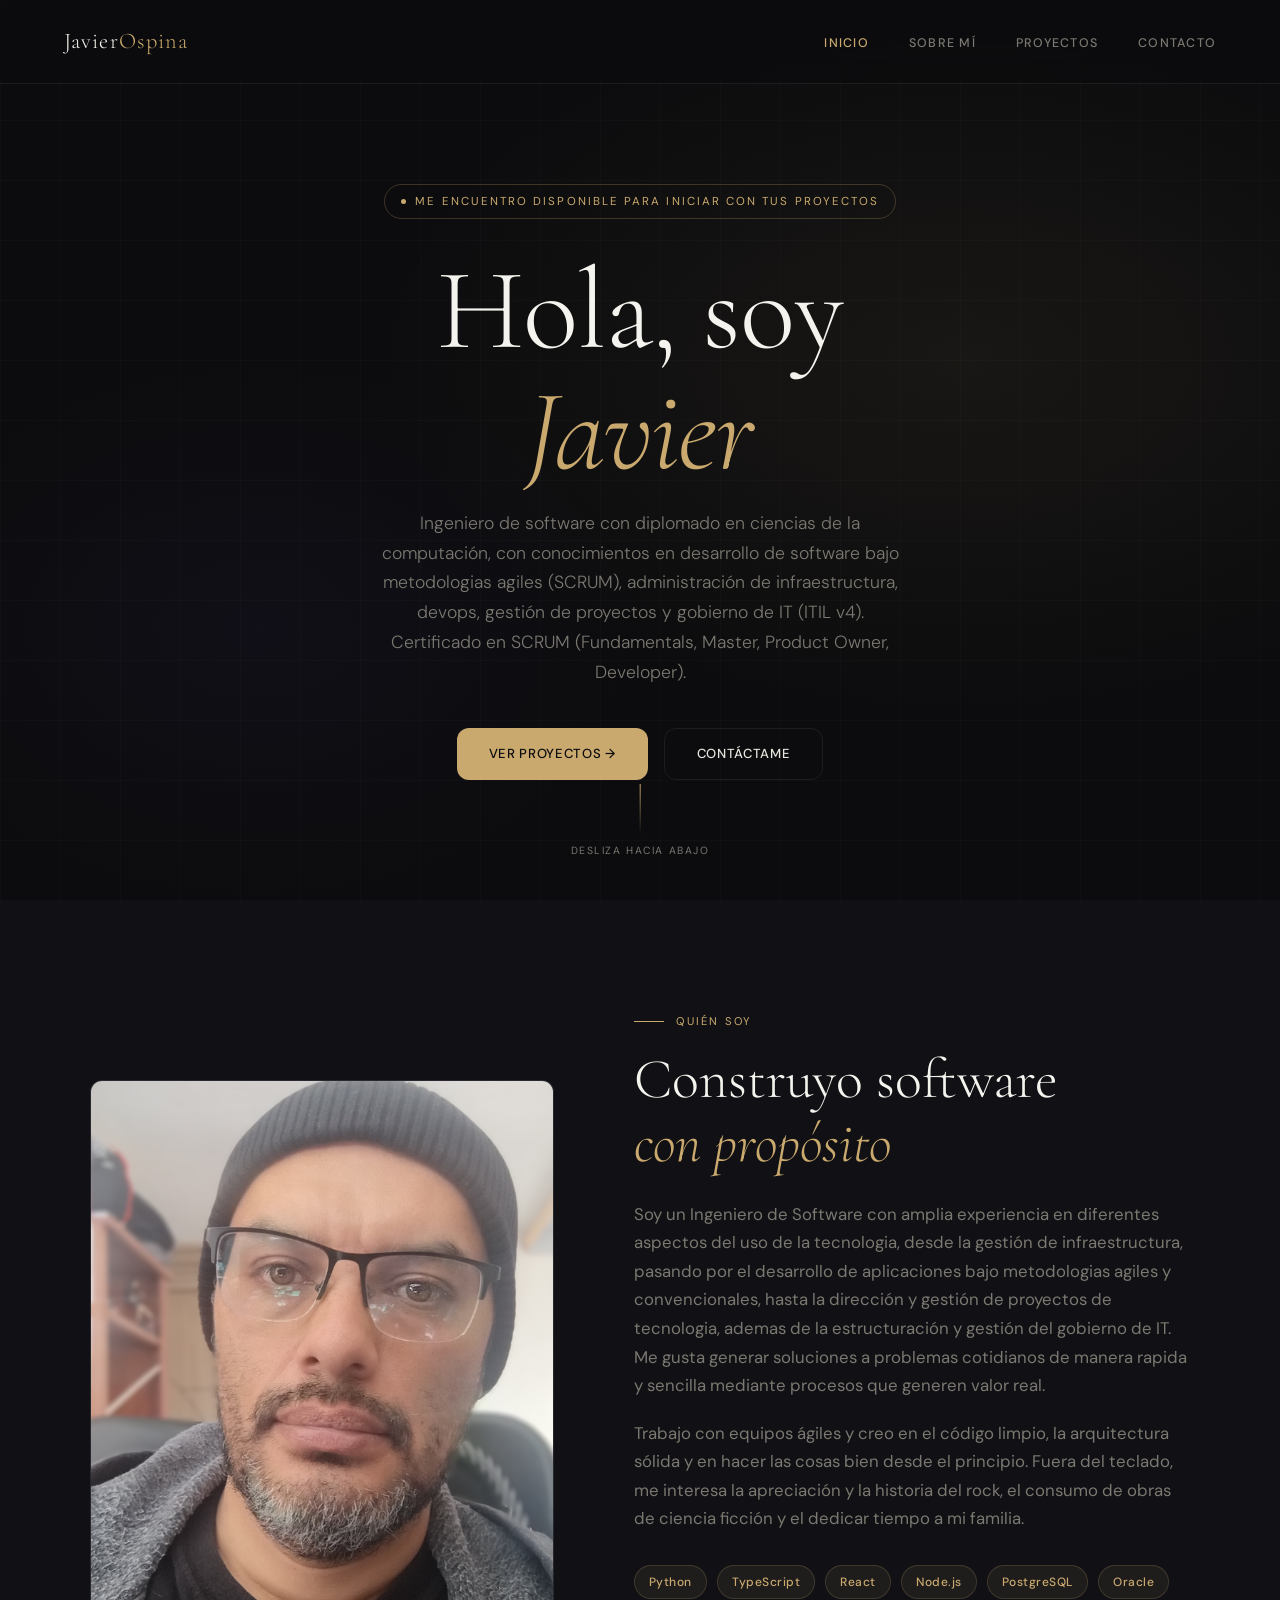
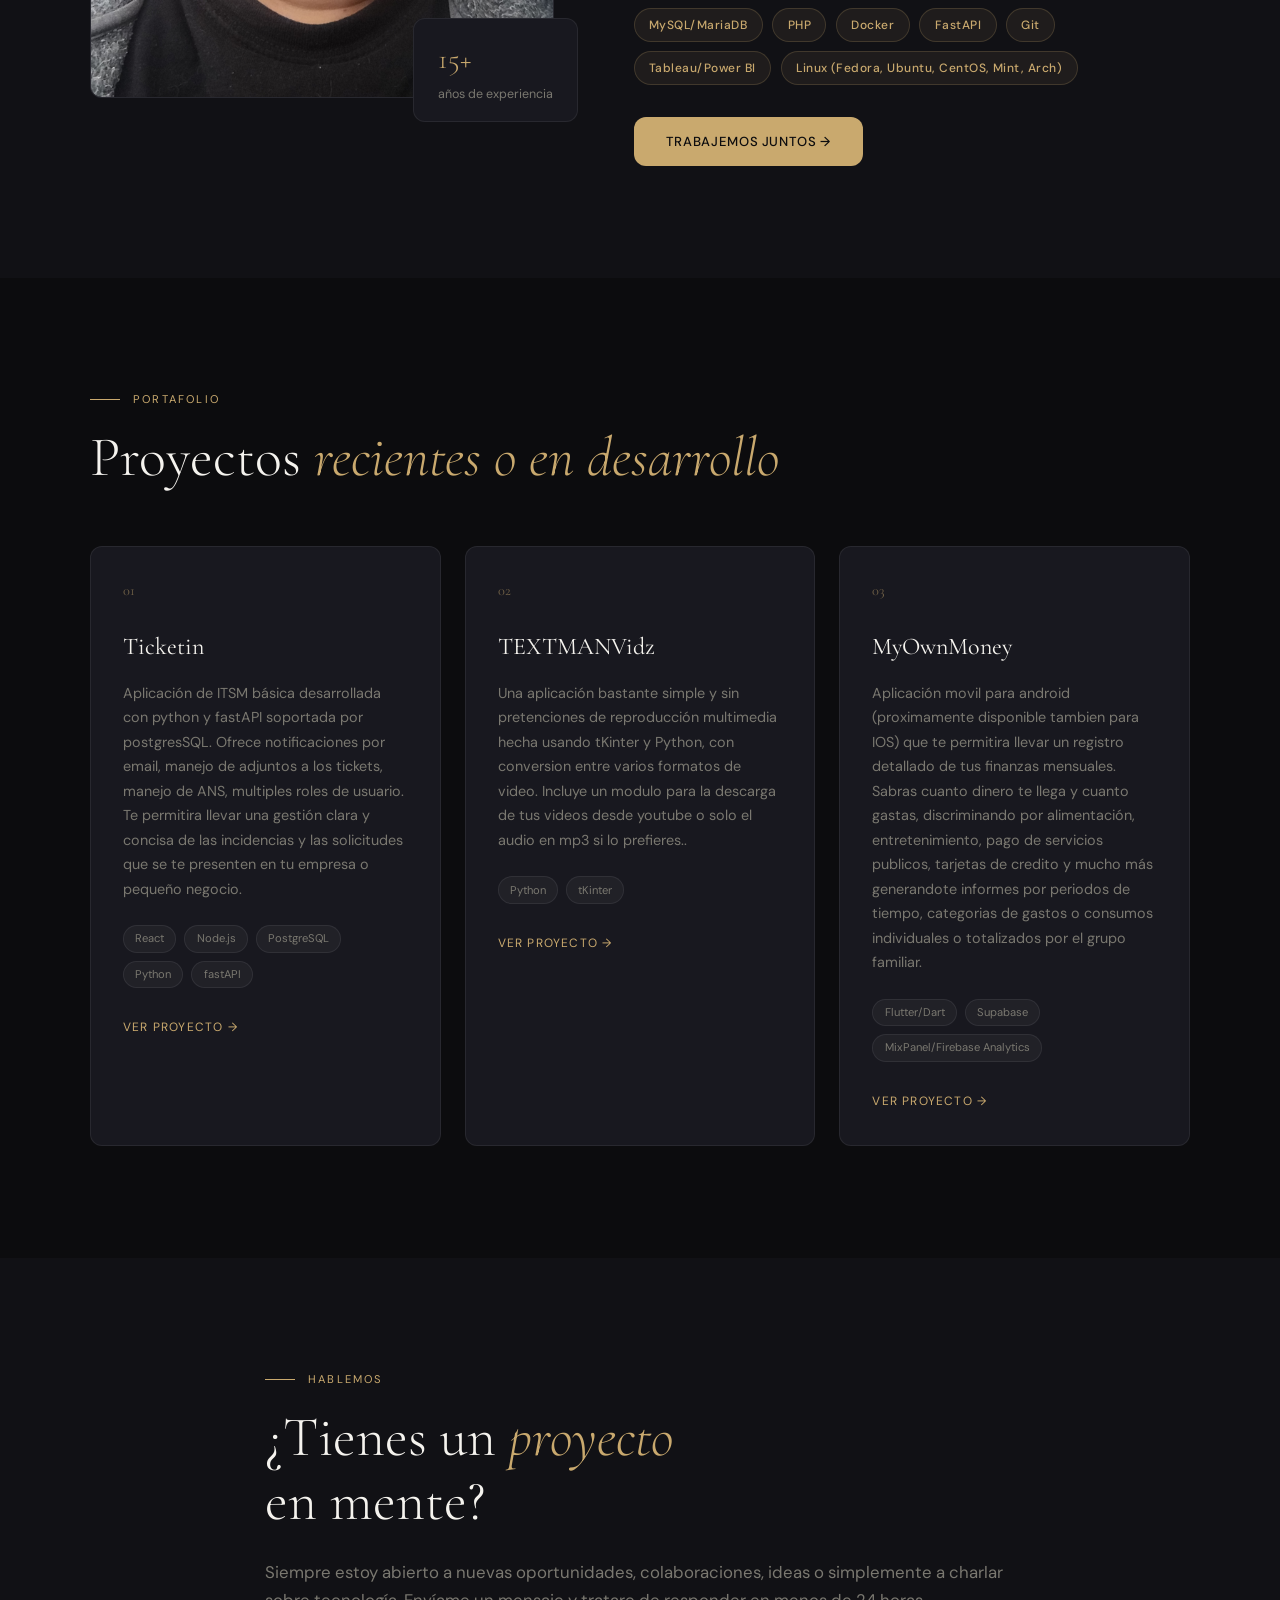
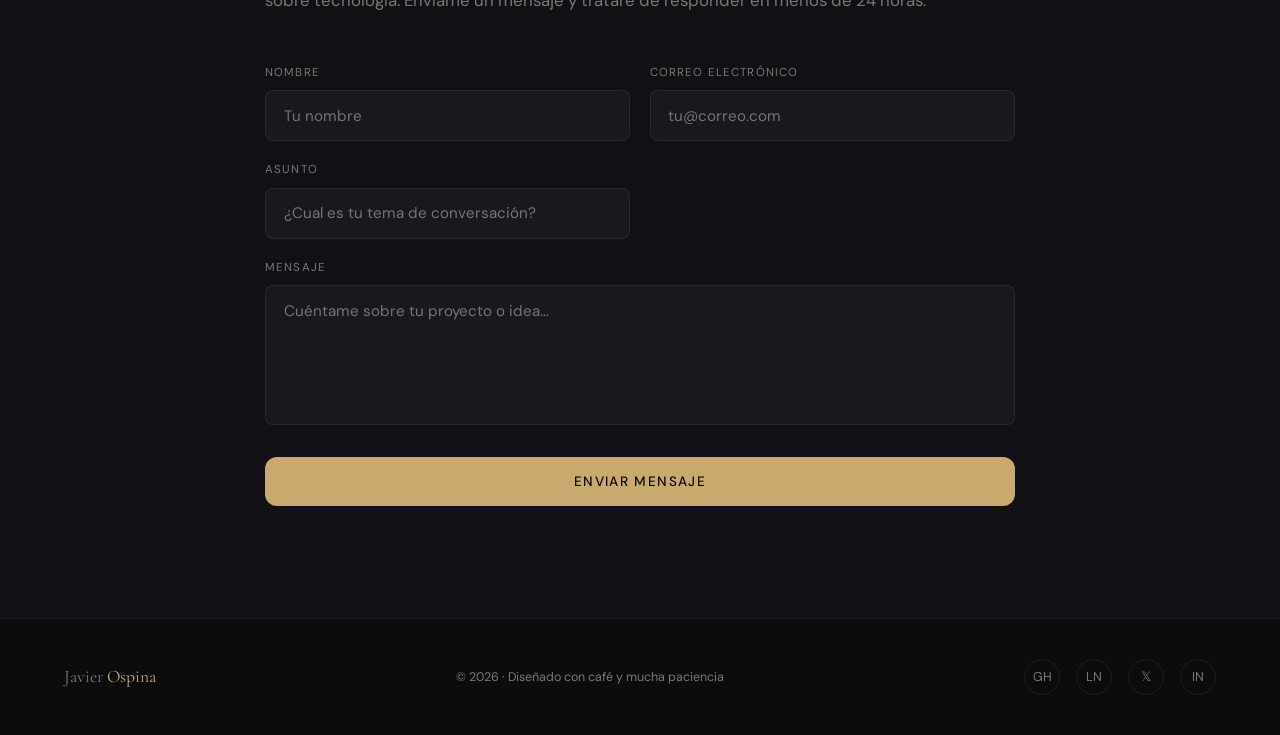
==== commit 21ee8346: "Se corrige error del menu hamburguesa que no semostraba bien" ====
--- a/index.html
+++ b/index.html
@@ -13,7 +13,7 @@
     <div class="nav-logo">Javier<span>Ospina</span></div>
     <ul class="nav-enlaces">
       <li><a href="#inicio">Inicio</a></li>
-      <li><a href="#sobre-mi">Sobre mí</a></li>
+      <li><a href="#acerca-de">Sobre mí</a></li>
       <li><a href="#proyectos">Proyectos</a></li>
       <li><a href="#contacto">Contacto</a></li>
     </ul>
--- a/css/css.css
+++ b/css/css.css
@@ -315,7 +315,7 @@
 }
 
 /* Menú hamburguesa */
-.nav-hamburger {
+.nav-hamburguesa {
   display: none;
   flex-direction: column;
   justify-content: center;
@@ -326,7 +326,7 @@
   padding: 0.4rem;
   z-index: 200;
 }
-.nav-hamburger span {
+.nav-hamburguesa span {
   display: block;
   width: 24px;
   height: 1.5px;
@@ -335,14 +335,14 @@
   transition: all var(--transition);
 }
 
-.nav-hamburger.open span:nth-child(1) { transform: translateY(6.5px) rotate(45deg); }
-.nav-hamburger.open span:nth-child(2) { opacity: 0; transform: scaleX(0); }
-.nav-hamburger.open span:nth-child(3) { transform: translateY(-6.5px) rotate(-45deg); }
+.nav-hamburguesa.open span:nth-child(1) { transform: translateY(6.5px) rotate(45deg); }
+.nav-hamburguesa.open span:nth-child(2) { opacity: 0; transform: scaleX(0); }
+.nav-hamburguesa.open span:nth-child(3) { transform: translateY(-6.5px) rotate(-45deg); }
 
 @media (max-width: 480px) {
-  .nav-hamburger { display: flex; }
-
-  .nav-links {
+  .nav-hamburguesa { display: flex; }
+
+  .nav-enlaces {
     display: flex;
     flex-direction: column;
     align-items: center;
@@ -357,11 +357,11 @@
     transition: opacity var(--transition);
     z-index: 150;
   }
-  .nav-links.open {
+  .nav-enlaces.open {
     opacity: 1;
     pointer-events: all;
   }
-  .nav-links a {
+  .nav-enlaces a {
     font-size: 1.1rem;
     letter-spacing: 0.15em;
   }
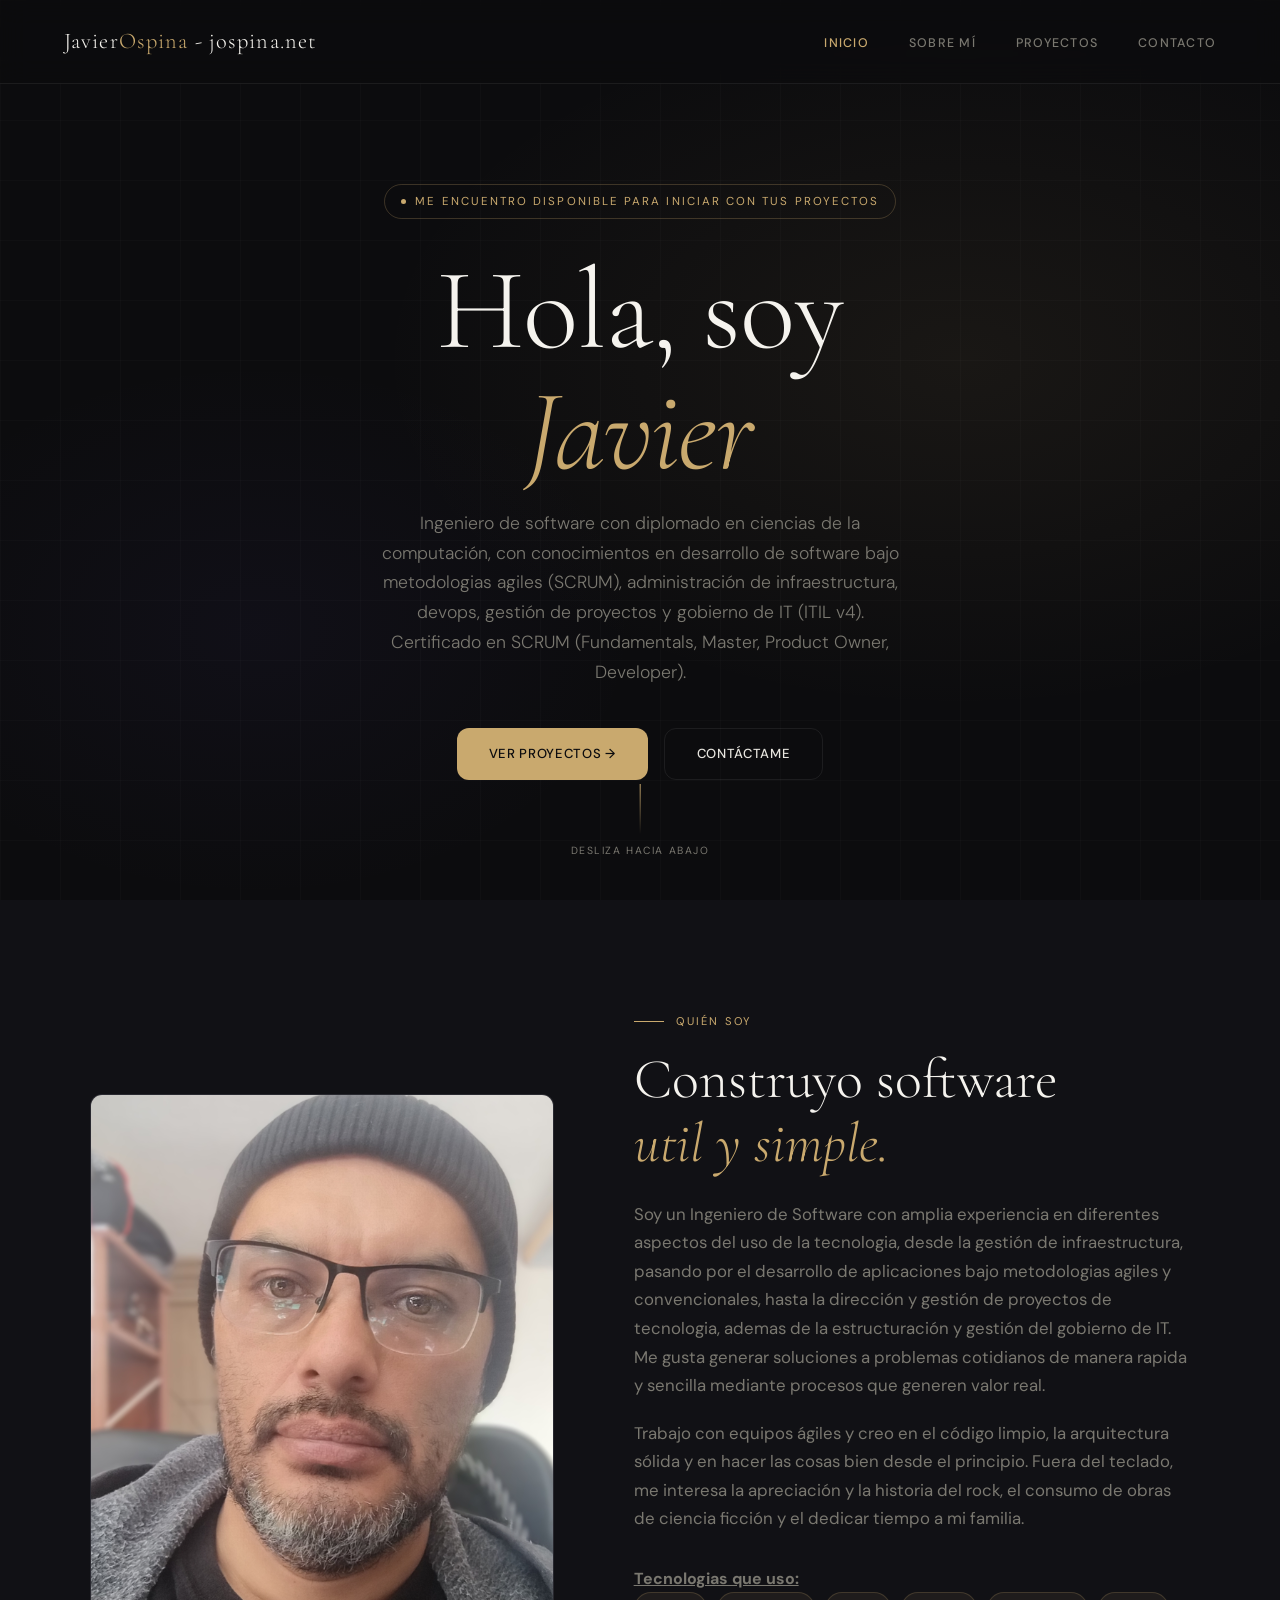
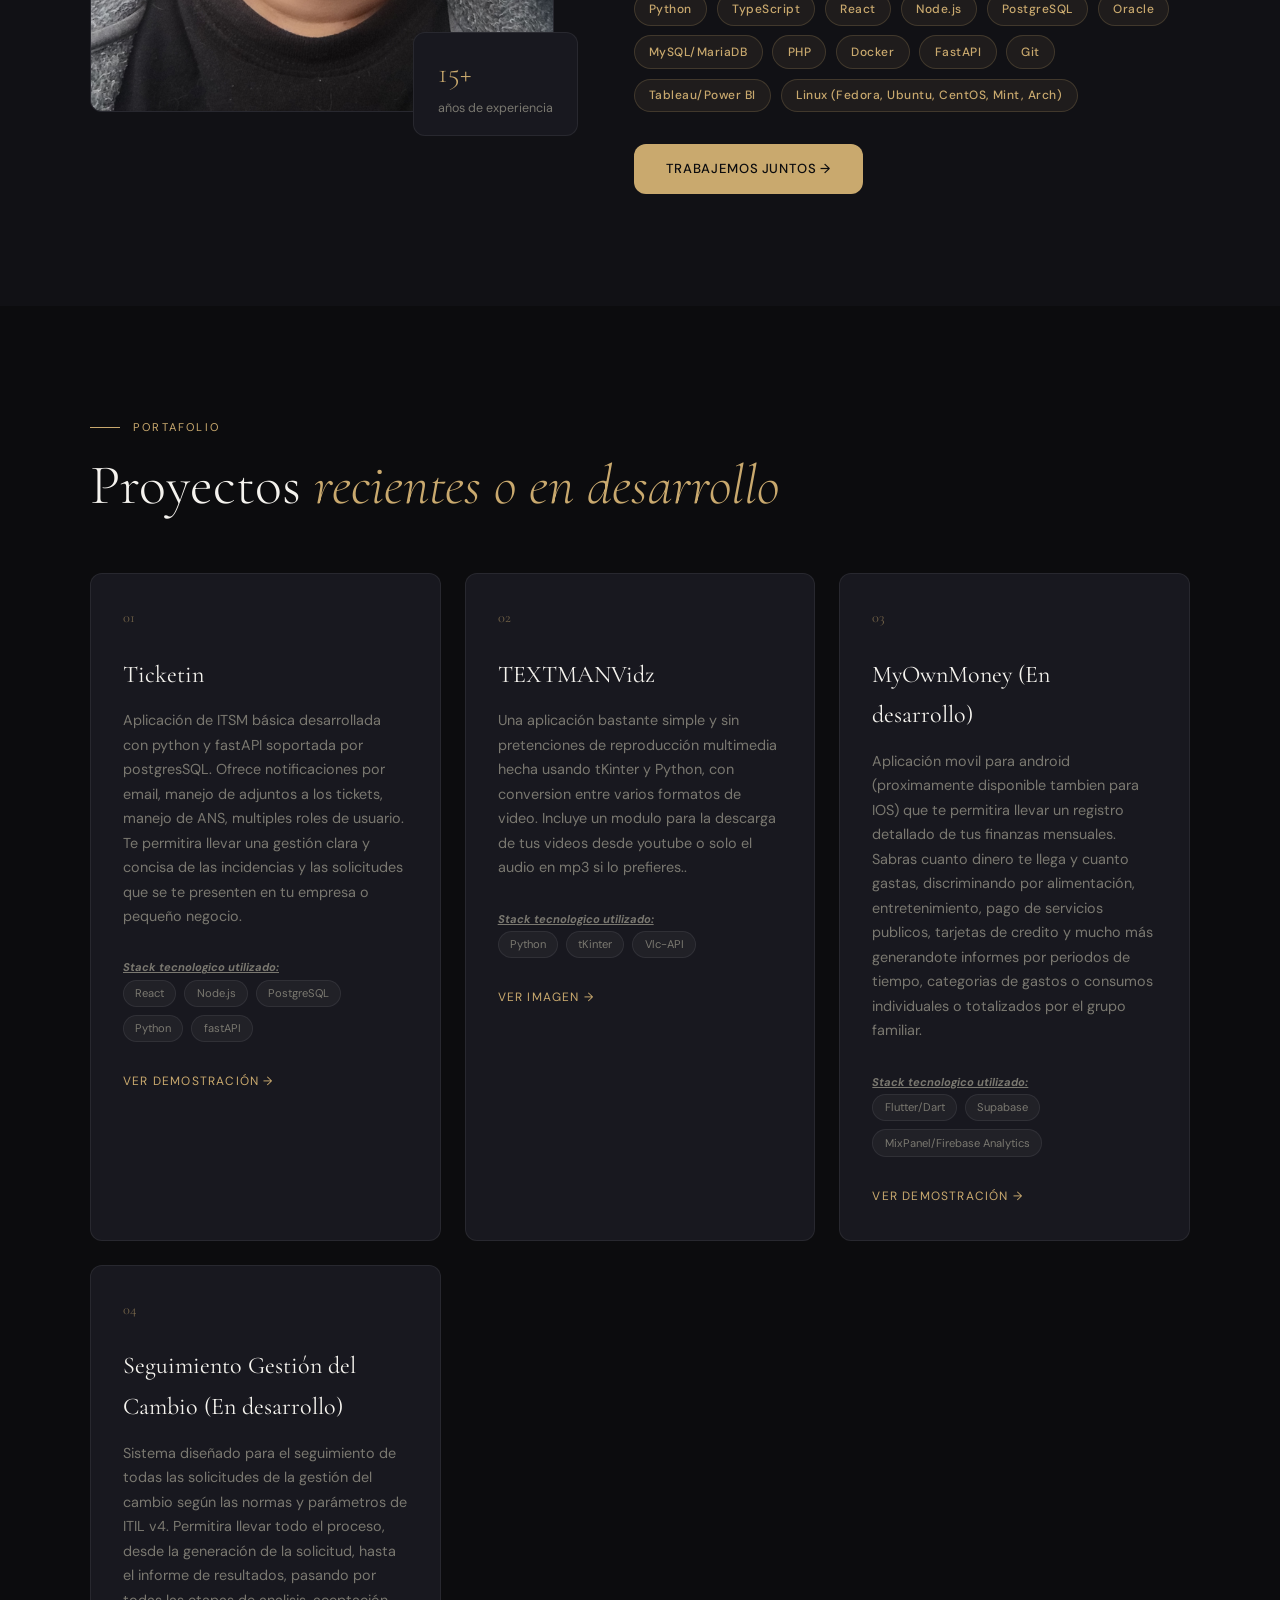
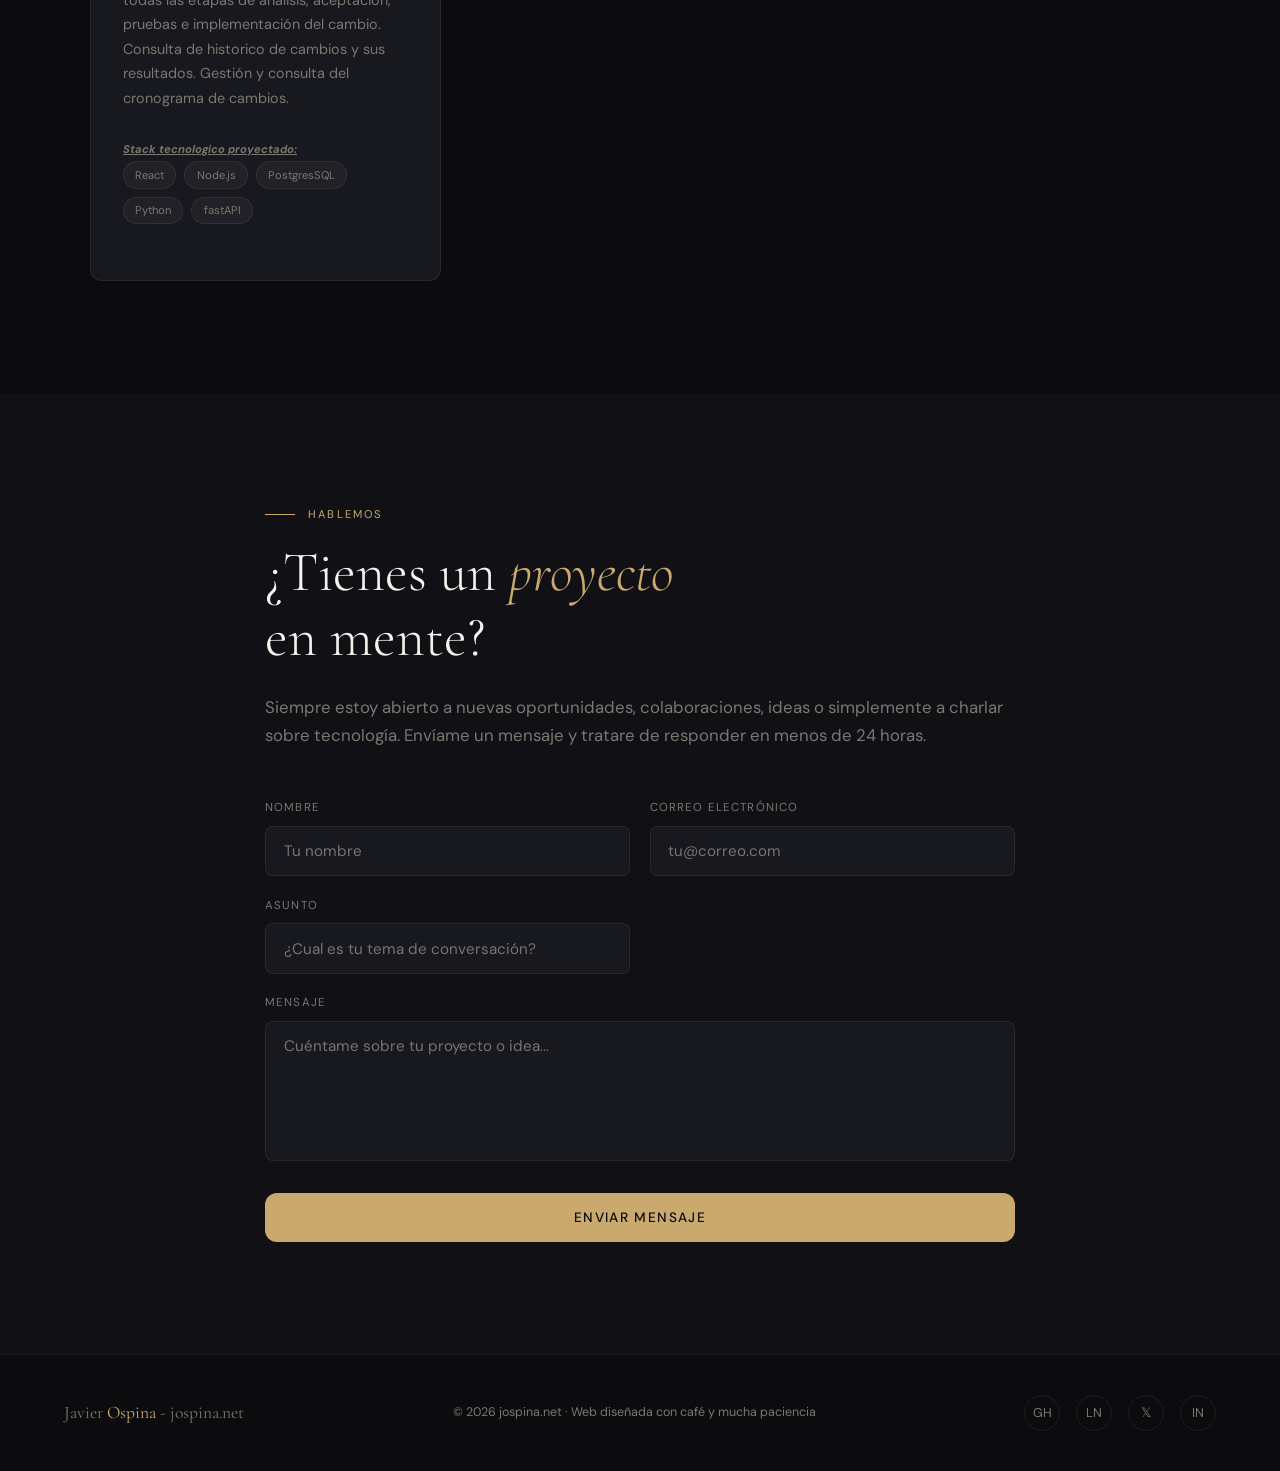
==== commit 124ef2d8: "Se modifican textos descriptivos. Se añade nuevo proyecto. Se corrigen enlaces de proyectos y se agr" ====
--- a/index.html
+++ b/index.html
@@ -10,7 +10,7 @@
   </head> 
 <body>
   <nav>
-    <div class="nav-logo">Javier<span>Ospina</span></div>
+    <div class="nav-logo">Javier<span>Ospina</span> - jospina.net</div>
     <ul class="nav-enlaces">
       <li><a href="#inicio">Inicio</a></li>
       <li><a href="#acerca-de">Sobre mí</a></li>
@@ -46,7 +46,7 @@
     <div class="acercade-grid">
       <div class="acercade-image-wrap reveal">
         <div class="acercade-foto">
-          <img src="imagenes/foto_perfil.jpg" alt="Javier Ospina - Tu ingeniero de confianza" style="width:100%;height:100%;object-fit:cover"> 
+          <img src="imagenes/foto_perfil.jpg" alt="Javier Ospina - Ingeniero de Software" style="width:100%;height:100%;object-fit:cover"> 
         </div>
         <div class="acercade-exp">
           <strong>15+</strong>
@@ -55,7 +55,7 @@
       </div>
       <div class="acercade-texto">
         <div class="section-label reveal">Quién soy</div>
-        <h2 class="reveal reveal-delay-1">Construyo software<br><em>con propósito</em></h2>
+        <h2 class="reveal reveal-delay-1">Construyo software<br><em>util y simple.</em></h2>
         <p class="reveal reveal-delay-2">
           Soy un Ingeniero de Software con amplia experiencia en diferentes aspectos del uso de la tecnologia, desde la gestión de infraestructura, pasando por el desarrollo de aplicaciones bajo metodologias agiles y convencionales, hasta la dirección y gestión de proyectos de tecnologia, ademas de la estructuración y gestión del gobierno de IT. Me gusta generar soluciones a problemas cotidianos de manera rapida y sencilla mediante procesos que generen valor real. 
         </p>
@@ -64,6 +64,7 @@
         </p>
 
         <!-- ****** Tecnologias que uso ****** -->
+        <span style="font-size: 0,8em;text-decoration: underline;color: var(--muted);font-weight: bold;">Tecnologias que uso:</span>
         <div class="skills-tags reveal reveal-delay-3">
           <span class="skill-tag">Python</span>
           <span class="skill-tag">TypeScript</span>
@@ -94,6 +95,7 @@
         <div class="proyecto-num">01</div>
         <h3>Ticketin</h3>
         <p>Aplicación de ITSM básica desarrollada con python y fastAPI soportada por postgresSQL. Ofrece notificaciones por email, manejo de adjuntos a los tickets, manejo de ANS, multiples roles de usuario. Te permitira llevar una gestión clara y concisa de las incidencias y las solicitudes que se te presenten en tu empresa o pequeño negocio.</p>
+        <span class="proyecto-techs-titulos">Stack tecnologico utilizado:</span>
         <div class="proyectos-techs">
           <span class="proyecto-tech">React</span>
           <span class="proyecto-tech">Node.js</span>
@@ -101,30 +103,49 @@
           <span class="proyecto-tech">Python</span>
           <span class="proyecto-tech">fastAPI</span>
         </div>
-        <a href="wireframes/ticketin/wireframe.html" class="proyecto-enlace" target = "_blank">Ver proyecto →</a>
+        <a href="wireframes/ticketin/wireframe.html" class="proyecto-enlace" target = "_blank">Ver demostración →</a>
       </div>
 
       <div class="tarjeta-proyecto reveal reveal-delay-1">
         <div class="proyecto-num">02</div>
         <h3>TEXTMANVidz</h3>
         <p>Una aplicación bastante simple y sin pretenciones de reproducción multimedia hecha usando tKinter y Python, con conversion entre varios formatos de video. Incluye un modulo para la descarga de tus videos desde youtube o solo el audio en mp3 si lo prefieres..</p>
+        <span class="proyecto-techs-titulos">Stack tecnologico utilizado:</span>
         <div class="proyectos-techs">
           <span class="proyecto-tech">Python</span>
           <span class="proyecto-tech">tKinter</span>
-        </div>
-        <a href="wireframes/textmanvidz/demostración.html" class="proyecto-enlace" target = "_blank">Ver proyecto →</a>
+          <span class="proyecto-tech">Vlc-API</span>
+        </div>
+        <a href="wireframes/textmanvidz/demo.png" class="proyecto-enlace" target = "_blank">Ver imagen →</a>
       </div>
 
       <div class="tarjeta-proyecto reveal reveal-delay-2">
         <div class="proyecto-num">03</div>
-        <h3>MyOwnMoney</h3>
+        <h3>MyOwnMoney (En desarrollo)</h3>
         <p>Aplicación movil para android (proximamente disponible tambien para IOS) que te permitira llevar un registro detallado de tus finanzas mensuales. Sabras cuanto dinero te llega y cuanto gastas, discriminando por alimentación, entretenimiento, pago de servicios publicos, tarjetas de credito y mucho más generandote informes por periodos de tiempo, categorias de gastos o consumos individuales o totalizados por el grupo familiar.</p>
+        <span class="proyecto-techs-titulos">Stack tecnologico utilizado:</span>
         <div class="proyectos-techs">
           <span class="proyecto-tech">Flutter/Dart</span>
           <span class="proyecto-tech">Supabase</span>
           <span class="proyecto-tech">MixPanel/Firebase Analytics</span>
         </div>
-        <a href="wireframes/miownmoney/wireframe_v3.html" class="proyecto-enlace" target = "_blank">Ver proyecto →</a>
+        <a href="wireframes/miownmoney/wireframe_v3.html" class="proyecto-enlace" target = "_blank">Ver demostración →</a>
+      </div>
+
+      <div class="tarjeta-proyecto reveal reveal-delay-2">
+        <div class="proyecto-num">04</div>
+        <h3>Seguimiento Gestión del Cambio (En desarrollo)</h3>
+        <p>Sistema diseñado para el seguimiento de todas las solicitudes de la gestión del cambio según las normas y parámetros de ITIL v4. Permitira llevar todo el proceso, desde la generación de la solicitud, hasta el informe de resultados, pasando por todas las etapas de analisis, aceptación, pruebas e implementación del cambio. Consulta de historico de cambios y sus resultados. Gestión y consulta del cronograma de cambios.</p>
+        
+        <span class="proyecto-techs-titulos">Stack tecnologico proyectado:</span>
+        <div class="proyectos-techs">
+          <span class="proyecto-tech">React</span>
+          <span class="proyecto-tech">Node.js</span>
+          <span class="proyecto-tech">PostgresSQL</span>
+          <span class="proyecto-tech">Python</span>
+          <span class="proyecto-tech">fastAPI</span>
+        </div>
+        <!-- <a href="wireframes/miownmoney/wireframe_v3.html" class="proyecto-enlace" target = "_blank">Ver proyecto →</a> -->
       </div>
 
     </div>
@@ -172,8 +193,8 @@
   </section>
 
   <footer>
-    <div class="footer-logo">Javier<span> Ospina</span></div>
-    <div class="footer-copy">© 2026 · Diseñado con café y mucha paciencia</div>
+    <div class="footer-logo">Javier<span> Ospina</span> - jospina.net</div>
+    <div class="footer-copy">© 2026 jospina.net · Web diseñada con café y mucha paciencia</div>
     <div class="redes-sociales">
       <a href="#" class="red-social" target = "_blank" title="GitHub">GH</a>
       <a href="http://www.linkedin.com/in/javier-o-bb9b3934" class="red-social" target = "_blank" title="LinkedIn">LN</a>
--- a/css/css.css
+++ b/css/css.css
@@ -229,6 +229,9 @@
   font-size: 0.7rem; padding: 0.2rem 0.7rem; border-radius: 100px;
   background: rgba(255,255,255,0.04); color: var(--muted);
   border: 1px solid var(--border);
+}
+.proyecto-techs-titulos {
+  font-size: 0.7rem;font-style: oblique; text-decoration: underline; font-weight: bold; color: var(--muted);
 }
 .proyecto-enlace {
   font-size: 0.75rem; letter-spacing: 0.1em; text-transform: uppercase;
